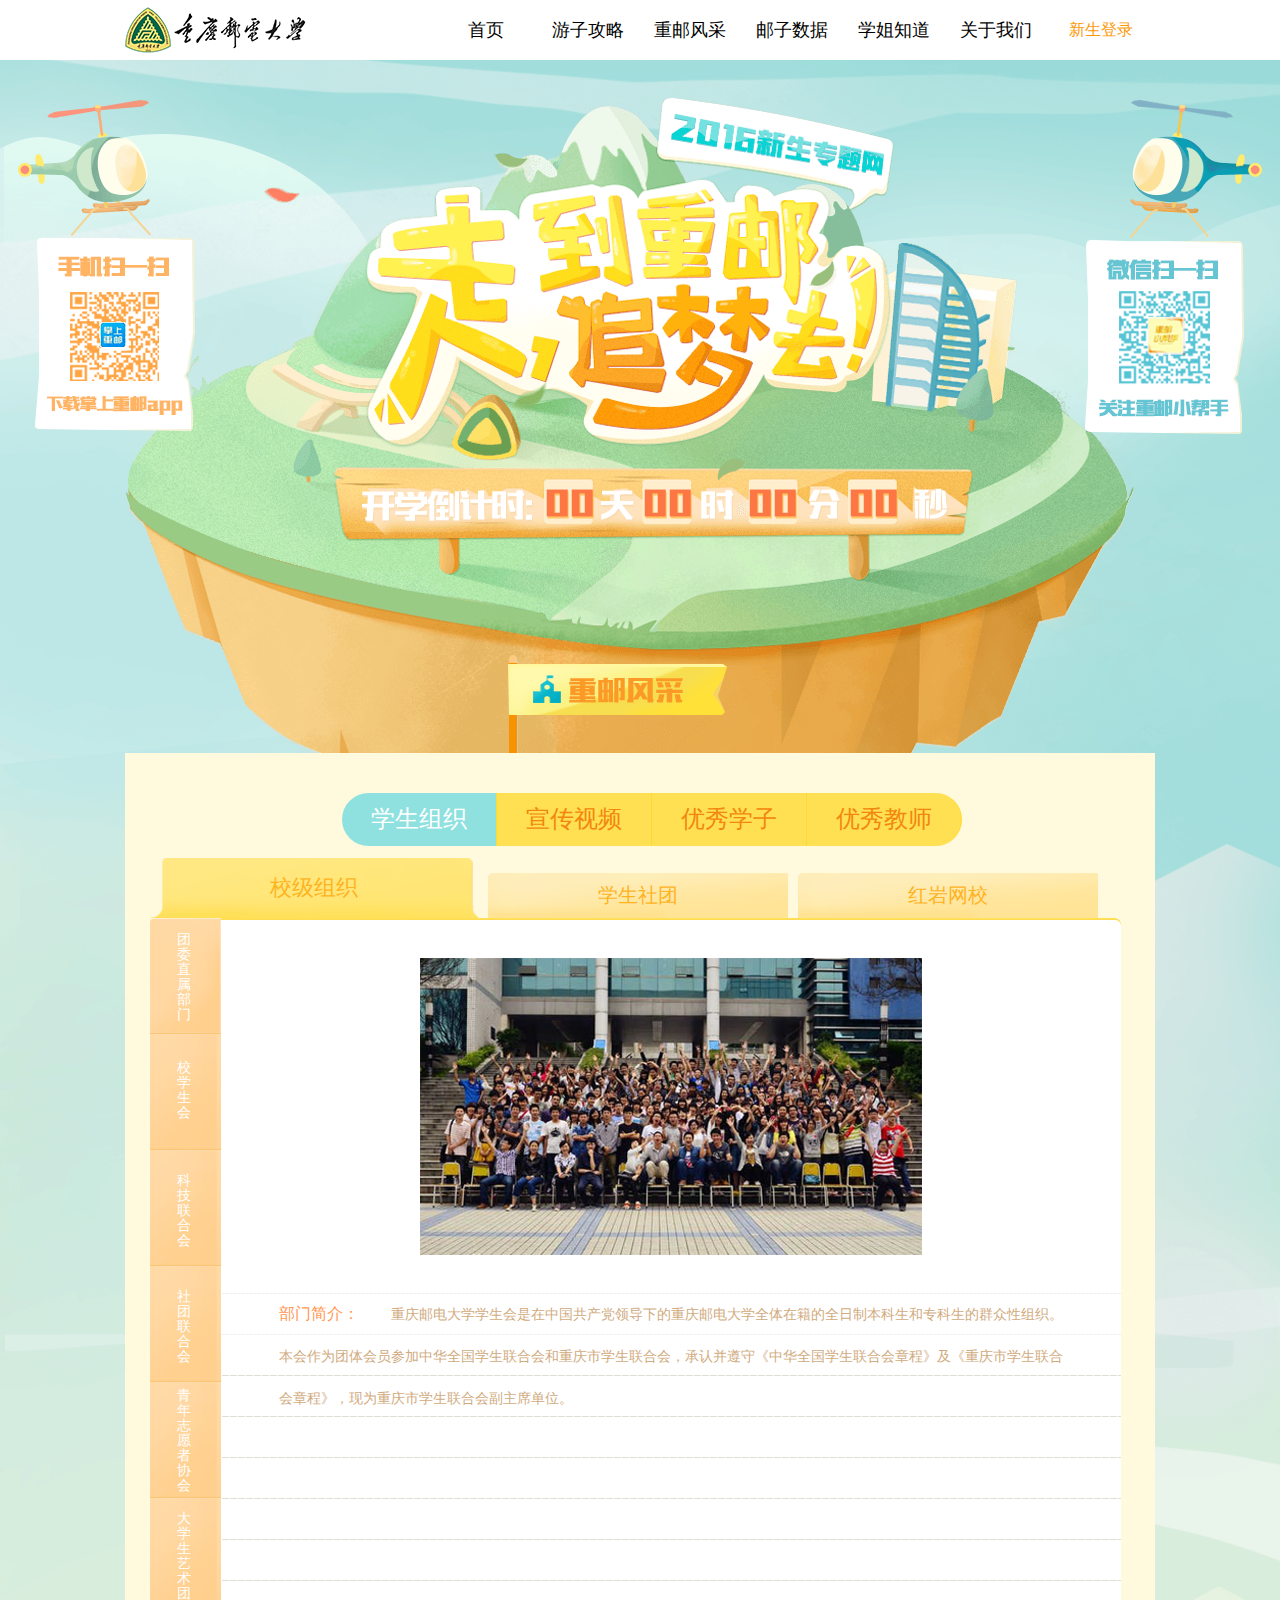
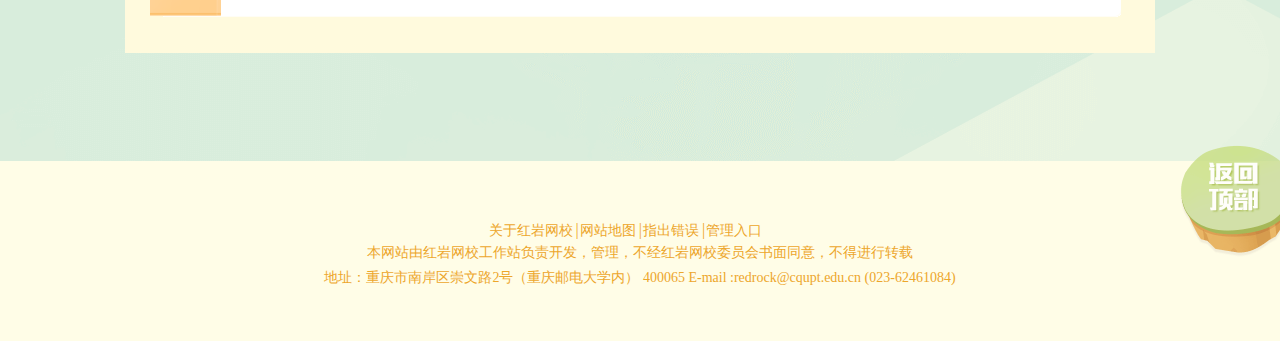
==== zhangyan/index.html @ ff52e4bc "重邮风采轮廓" ====
<!DOCTYPE html>
<html>
<head>
    <meta charset="utf-8">
    <title>重邮风采</title>
    <link rel="stylesheet" type="text/css" href="css/index.css">
</head>
<body>
    <div class="wholeContainer">
        <div class="left"><!-- 左边的二维码 -->
            <img src="images/leftplan.png" class="lepl">
            <img src="images/zscy.png" class="leer">
        </div>
        <div class="right"><!-- 右边的二维码 -->
            <img src="images/rightplan.png" class="ripl">
            <img src="images/xbs.png" class="rier">
        </div>
        <nav><!-- 顶部导航栏 -->
            <div class="navCon">
                <img src="images/logo.png" height="46" width="190" alt=".">
                <div class="list">
                    <a href="index.html">首页</a>
                    <a href="#">游子攻略</a>
                    <a href="index.html" class="cqfc">重邮风采</a>
                    <a href="#">邮子数据</a>
                    <a href="#">学姐知道</a>
                    <a href="#">关于我们</a>
                    <span>
                        <p id="log">新生登录</p>
                        <div id="mengban"><!-- 蒙版 -->
                            <div id="signin"></div><!-- 登录框 -->
                        </div>
                    </span>
                </div>
            </div>
        </nav>
        <div class="time"><!-- 倒计时 -->
            <div class="timeCon">
                <div class="timer">
                    <div class="wholeTim">
                        <div id="day">
                            <span class="animate" id="daysw"></span><!-- 十位 -->
                            <span class="animate" id="daygw"></span><!-- 个位 -->
                        </div>
                        <div id="hour">
                            <span class="animate" id="hoursw"></span><!-- 十位 -->
                            <span class="animate" id="hourgw"></span>
                        </div>  
                        <div id="minute">
                            <span class="animate" id="minsw"></span><!-- 十位 -->
                            <span class="animate" id="mingw"></span>
                        </div>
                        <div id="second">
                            <span class="animate" id="secsw"></span><!-- 十位 -->
                            <span class="animate" id="secgw"></span>
                        </div>
                    </div>
                </div>
            </div>
        </div>

       <div class="cqdisplay">
           <div class="cqdisflag">        
               <img class="flagbang" src="images/label.png">      
               <img class="flagword" src="images/cyfc.png">              
           </div>
           <div class="cqdiscont">
               <div class="cqdis-main">
                   <ul id="cqdis-lister">
                       <li class="cqdis-list" id="cqdis-list-left"><a href="##" class="cqdis-info" id="orgfour-first">学生组织</a></li>
                       <li class="cqdis-list"><a href="##" class="cqdis-info">宣传视频</a></li>
                       <li class="cqdis-list"><a href="##" class="cqdis-info">优秀学子</a></li>
                       <li class="cqdis-list" id="cqdis-list-right"><a href="##" class="cqdis-info">优秀教师</a></li>
                   </ul>
                   <div class="fourtitle-lunbo">
                       <!-- 学生组织模块 -->
                       <div class="student-org">
                            <div class="org">
                               <div class="orgthree" id="schoolOrg">
                                   <a href="##" class="orgthreeInfo" id="orgthree-first">校级组织</a>
                               </div>
                               <div class="orgthree" id="stuTeam">
                                   <a href="##" class="orgthreeInfo">学生社团</a>
                               </div>
                               <div class="orgthree" id="REDrock">
                                   <a href="##" class="orgthreeInfo">红岩网校</a>
                               </div>
                           </div>
                           <div class="orgthreeDis">
                              <!-- 红岩网校模块 -->
                              <div class="orgredRock">
                                   <div class="redRockimg">
                                       <img src="./images/redRock.png" class="redRock">
                                   </div>
                                   
                                   <div class="rockwordline">
                                       <div class="rockword">
                                           <span class="rockword-title">红岩网校工作站:</span>
                                           <span class="redRockword">这是一个校园互联网开发团队。于2000年创建，至今已有15个年头的历史，它由一群志趣相投的在校大学生共同组建，自我管理，自主运营。多年来培养了一大批IT人才，无不成为行业顶尖精英。全体红岩人通力合作，策划、设计、Web、移动、运营环环紧扣，推出了BT Down铺、重邮小帮手、掌上重邮、二手市场等一系列优秀校园互联网产品，迎合广大师生需求，获得一致好评。</span>
                                       </div>
                                   </div>     
                               </div>
                                <!-- 学生社团 -->
                               <div class="orgstuTeam">
                                   <div class="orgstuLine">
                                        <div class="orgteam-box">
                                            
                                        </div>
                                        <div class="orgteam">
                                            <div class="orgteamLeft">
                                                <span class="orgstuTitle stuskill">实践技能类（28个）：</span>
                                                <span class="orgstuTitle stustudy">
                                                    理论学习类&nbsp（ 9个）：
                                                </span>
                                                <span class="orgstuTitle stuart">
                                                    文艺拓展类（27个）：
                                                </span>
                                                <span class="orgstuTitle stupe">
                                                    体育竞技类（12个）：
                                                </span>
                                                <span class="orgstuTitle stuserver">
                                                    公益服务类（12个）：
                                                </span>
                                            </div>
                                            <div class="orgteamRight">
                                                <span class="orgstuCont">电子协会、通信软件协会、电子竞技协会、信息安全协会、3S协会、软件技术与应用协会、硬件技术与应用协会、Linux协会、机器人协会、推理协会、科幻协会、半导体协会、科技创新协会 、文爱好者协会、电子市场营销协会、ERP协会、政法论坛协会、辩论协会、闪客协会、数字媒体协会、数学建模协会、航模协会、数码协会、TG精英社。
                                               </span>
                                               <span class="orgstuCont">
                                                   科技论文讲习社、生命科学协会、数学俱乐部、翻译协会、CSDN俱乐部、舆论与传播协会、红色社团、历史协会、物理协会。
                                               </span>
                                               <span class="orgstuCont">
                                                   象棋协会、东方舞蹈协会、桌游协会、饮食文化协会、兰亭书社、中国传统文化交流协会、动漫协会、南山文学社、摄影协会、电影协会、重邮剧社、音乐协会、民族乐器协会、街舞协会、瑜伽协会、西乐社、龙影棍道协会、外文剧社、英语俱乐部、b-box协会、骆驼社、诵读协会、天元围棋协会、吉他社、百闻茶道社、魔方社、汉韵新樱协会。
                                               </span>
                                               <span class="orgstuCont">
                                                   足球协会、篮球协会、武术协会、乒乓球协会、网球协会、羽毛球协会、柔道协会、健美操协会、跆拳道协会、健身健美协会、体育舞蹈协会、素质拓展协会。
                                               </span>
                                               <span class="orgstuCont">
                                                   网络志愿者协会、识途社、爱心社、心理协会、国防教育协会、坚守者协会、动物保护协会、三农协会、大学生消费者协会、就业与公共关系协会、学生消防志愿者协会。
                                               </span>
                                            </div>                                       
                                       </div>
                                   </div>
                                  
                               </div> 
                               <!-- 校级组织 -->  
                               <div class="orgSchool">
                                   <div class="orgschoolLeft">
                                       <ul>
                                           <li class="orgschoolList" id="tuanwei"> 团委直属部门</li>
                                           <li class="orgschoolList" id="xiaoxuesheng">校学生会</li>
                                           <li class="orgschoolList" id="kelian">科技联合会</li>
                                           <li class="orgschoolList" id="shetuan">社团联合会</li>
                                           <li class="orgschoolList" id="qingxie">青年志愿者协会</li>
                                           <li class="orgschoolList" id="dayituan">大学生艺术团</li>
                                       </ul>
                                   </div>
                                   <div class="orgschoolRight">
                                       <div class="redRockimg">
                                           <div class="xueshenghuiImg">
                                               
                                           </div>
                                       </div>
                                       
                                       <div class="schoolwordline">
                                           <div class="schoolword">
                                               <span class="schoolwordTitle">部门简介：</span>
                                               <span class="schoolwordCont">重庆邮电大学学生会是在中国共产党领导下的重庆邮电大学全体在籍的全日制本科生和专科生的群众性组织。本会作为团体会员参加中华全国学生联合会和重庆市学生联合会，承认并遵守《中华全国学生联合会章程》及《重庆市学生联合会章程》，现为重庆市学生联合会副主席单位。</span>
                                           </div>
                                       </div>     
                                   </div>
                               </div>               
                           </div>
                       </div> 
                       <!-- 宣传视频 -->
                       <div class="develop-video">
                           <div class="good-video-cont">
                               <div class="button-left">
                                   <img class="video-picture" src="./images/videoleftbut.png">
                               </div>
                               <div class="good-video-main">
                                   <div class="video-box">
                                       <div class="good-video-lunbo">
                                           <div class="eachvideo">
                                               <img class="video-picture" src="./images/videoPic.png">
                                               <span class="video-name">2015宣传视频</span>
                                           </div>
                                           <div class="eachvideo">
                                               <img class="video-picture" src="./images/videoPic.png">
                                               <span class="video-name">2015宣传视频</span>
                                           </div>
                                           <div class="eachvideo">
                                               <img class="video-picture" src="./images/videoPic.png">
                                               <span class="video-name">2015宣传视频</span>
                                           </div>
                                           <div class="eachvideo">
                                               <img class="video-picture" src="./images/videoPic.png">
                                               <span class="video-name">2015宣传视频</span>
                                           </div>
                                           <div class="eachvideo">
                                               <img class="video-picture" src="./images/videoPic.png">
                                               <span class="video-name">2015宣传视频</span>
                                           </div>
                                           <div class="eachvideo">
                                               <img class="video-picture" src="./images/videoPic.png">
                                               <span class="video-name">2015宣传视频</span>
                                           </div>
                                           <div class="eachvideo">
                                               <img class="video-picture" src="./images/videoPic.png">
                                               <span class="video-name">2015宣传视频</span>
                                           </div>
                                           <div class="eachvideo">
                                               <img class="video-picture" src="./images/videoPic.png">
                                               <span class="video-name">2015宣传视频</span>
                                           </div>
                                           <div class="eachvideo">
                                               <img class="video-picture" src="./images/videoPic.png">
                                               <span class="video-name">2015宣传视频</span>
                                           </div>
                                       </div>
                                       <div class="good-video-lunbo">
                                           <div class="eachvideo">
                                               <img class="video-picture" src="./images/videoPic.png">
                                               <span class="video-name">2015宣传视频</span>
                                           </div>
                                           <div class="eachvideo">
                                               <img class="video-picture" src="./images/videoPic.png">
                                               <span class="video-name">2015宣传视频</span>
                                           </div>
                                           <div class="eachvideo">
                                               <img class="video-picture" src="./images/videoPic.png">
                                               <span class="video-name">2015宣传视频</span>
                                           </div>
                                           <div class="eachvideo">
                                               <img class="video-picture" src="./images/videoPic.png">
                                               <span class="video-name">2015宣传视频</span>
                                           </div>
                                           <div class="eachvideo">
                                               <img class="video-picture" src="./images/videoPic.png">
                                               <span class="video-name">2015宣传视频</span>
                                           </div>
                                           <div class="eachvideo">
                                               <img class="video-picture" src="./images/videoPic.png">
                                               <span class="video-name">2015宣传视频</span>
                                           </div>
                                           <div class="eachvideo">
                                               <img class="video-picture" src="./images/videoPic.png">
                                               <span class="video-name">2015宣传视频</span>
                                           </div>
                                           <div class="eachvideo">
                                               <img class="video-picture" src="./images/videoPic.png">
                                               <span class="video-name">2015宣传视频</span>
                                           </div>
                                           <div class="eachvideo">
                                               <img class="video-picture" src="./images/videoPic.png">
                                               <span class="video-name">2015宣传视频</span>
                                           </div>
                                       </div>
                                       <div class="good-video-lunbo">
                                           <div class="eachvideo">
                                               <img class="video-picture" src="./images/videoPic.png">
                                               <span class="video-name">2015宣传视频</span>
                                           </div>
                                           <div class="eachvideo">
                                               <img class="video-picture" src="./images/videoPic.png">
                                               <span class="video-name">2015宣传视频</span>
                                           </div>
                                           <div class="eachvideo">
                                               <img class="video-picture" src="./images/videoPic.png">
                                               <span class="video-name">2015宣传视频</span>
                                           </div>
                                           <div class="eachvideo">
                                               <img class="video-picture" src="./images/videoPic.png">
                                               <span class="video-name">2015宣传视频</span>
                                           </div>
                                           <div class="eachvideo">
                                               <img class="video-picture" src="./images/videoPic.png">
                                               <span class="video-name">2015宣传视频</span>
                                           </div>
                                           <div class="eachvideo">
                                               <img class="video-picture" src="./images/videoPic.png">
                                               <span class="video-name">2015宣传视频</span>
                                           </div>
                                           <div class="eachvideo">
                                               <img class="video-picture" src="./images/videoPic.png">
                                               <span class="video-name">2015宣传视频</span>
                                           </div>
                                           <div class="eachvideo">
                                               <img class="video-picture" src="./images/videoPic.png">
                                               <span class="video-name">2015宣传视频</span>
                                           </div>
                                           <div class="eachvideo">
                                               <img class="video-picture" src="./images/videoPic.png">
                                               <span class="video-name">2015宣传视频</span>
                                           </div>
                                       </div>
                                   </div>
                               </div>
                                <div class="button-right">
                                    <img src="./images/videorightbut.png">
                               </div>
                           </div>                       
                       </div>
                      <!--  优秀学子 -->
                       <div class="good-student">
                           <div class="good-stu-cont">
                               <div class="button-left">
                                   <img class="student-picture" src="./images/studentleftbut.png">
                               </div>
                               <div class="good-student-main">
                                   <div class="good-student-box">
                                       <div class="good-student-lunbo">
                                           <div class="eachstudent">
                                               <img class="student-picture" src="./images/studentPic.png">
                                               <span class="student-name">张三</span>
                                           </div>
                                           <div class="eachstudent">
                                               <img class="student-picture" src="./images/studentPic.png">
                                               <span class="student-name">张三</span>
                                           </div>
                                           <div class="eachstudent">
                                               <img class="student-picture" src="./images/studentPic.png">
                                               <span class="student-name">张三</span>
                                           </div>
                                           <div class="eachstudent">
                                               <img class="student-picture" src="./images/studentPic.png">
                                               <span class="student-name">张三</span>
                                           </div>
                                           <div class="eachstudent">
                                               <img class="student-picture" src="./images/studentPic.png">
                                               <span class="student-name">张三</span>
                                           </div>
                                           <div class="eachstudent">
                                               <img class="student-picture" src="./images/studentPic.png">
                                               <span class="student-name">张三</span>
                                           </div>
                                           <div class="eachstudent">
                                               <img class="student-picture" src="./images/studentPic.png">
                                               <span class="student-name">张三</span>
                                           </div>
                                            <div class="eachstudent">
                                               <img class="student-picture" src="./images/studentPic.png">
                                               <span class="student-name">张三</span>
                                           </div>
                                            <div class="eachstudent">
                                               <img class="student-picture" src="./images/studentPic.png">
                                               <span class="student-name">张三</span>
                                           </div>
                                       </div>
                                       <div class="good-student-lunbo">
                                           <div class="eachstudent">
                                               <img class="student-picture" src="./images/studentPic.png">
                                               <span class="student-name">张三</span>
                                           </div>
                                           <div class="eachstudent">
                                               <img class="student-picture" src="./images/studentPic.png">
                                               <span class="student-name">张三</span>
                                           </div>
                                           <div class="eachstudent">
                                               <img class="student-picture" src="./images/studentPic.png">
                                               <span class="student-name">张三</span>
                                           </div>
                                           <div class="eachstudent">
                                               <img class="student-picture" src="./images/studentPic.png">
                                               <span class="student-name">张三</span>
                                           </div>
                                           <div class="eachstudent">
                                               <img class="student-picture" src="./images/studentPic.png">
                                               <span class="student-name">张三</span>
                                           </div>
                                           <div class="eachstudent">
                                               <img class="student-picture" src="./images/studentPic.png">
                                               <span class="student-name">张三</span>
                                           </div>
                                           <div class="eachstudent">
                                               <img class="student-picture" src="./images/studentPic.png">
                                               <span class="student-name">张三</span>
                                           </div>
                                            <div class="eachstudent">
                                               <img class="student-picture" src="./images/studentPic.png">
                                               <span class="student-name">张三</span>
                                           </div>
                                            <div class="eachstudent">
                                               <img class="student-picture" src="./images/studentPic.png">
                                               <span class="student-name">张三</span>
                                           </div>
                                       </div>
                                       <div class="good-student-lunbo">
                                           <div class="eachstudent">
                                               <img class="student-picture" src="./images/studentPic.png">
                                               <span class="student-name">张三</span>
                                           </div>
                                           <div class="eachstudent">
                                               <img class="student-picture" src="./images/studentPic.png">
                                               <span class="student-name">张三</span>
                                           </div>
                                           <div class="eachstudent">
                                               <img class="student-picture" src="./images/studentPic.png">
                                               <span class="student-name">张三</span>
                                           </div>
                                           <div class="eachstudent">
                                               <img class="student-picture" src="./images/studentPic.png">
                                               <span class="student-name">张三</span>
                                           </div>
                                           <div class="eachstudent">
                                               <img class="student-picture" src="./images/studentPic.png">
                                               <span class="student-name">张三</span>
                                           </div>
                                           <div class="eachstudent">
                                               <img class="student-picture" src="./images/studentPic.png">
                                               <span class="student-name">张三</span>
                                           </div>
                                           <div class="eachstudent">
                                               <img class="student-picture" src="./images/studentPic.png">
                                               <span class="student-name">张三</span>
                                           </div>
                                            <div class="eachstudent">
                                               <img class="student-picture" src="./images/studentPic.png">
                                               <span class="student-name">张三</span>
                                           </div>
                                            <div class="eachstudent">
                                               <img class="student-picture" src="./images/studentPic.png">
                                               <span class="student-name">张三</span>
                                           </div>
                                       </div>
                                   </div>
                               </div>
                                <div class="button-right">
                                    <img src="./images/studentrightbut.png">
                               </div>
                           </div>
                       </div>
                       <!-- 优秀教师 -->
                       <div class="good-teacher">
                           <div class="good-teacher-cont">
                               <div class="button-left">
                                   <img class="teachert-picture" src="./images/teacherleftbut.png">
                               </div>
                               <div class="good-teacher-main">
                                    <div class="good-teacher-box">
                                        <div class="good-teacher-lunbo">
                                           <div class="eachteacher">
                                               <img class="teacher-picture" src="./images/studentPic.png">
                                               <span class="teacher-name">赵垚</span>
                                           </div>
                                           <div class="eachteacher">
                                               <img class="teacher-picture" src="./images/studentPic.png">
                                               <span class="teacher-name">赵垚</span>
                                           </div>
                                           <div class="eachteacher">
                                               <img class="teacher-picture" src="./images/studentPic.png">
                                               <span class="teacher-name">赵垚</span>
                                           </div>
                                           <div class="eachteacher">
                                               <img class="teacher-picture" src="./images/studentPic.png">
                                               <span class="teacher-name">赵垚</span>
                                           </div>
                                           <div class="eachteacher">
                                               <img class="teacher-picture" src="./images/studentPic.png">
                                               <span class="teacher-name">赵垚</span>
                                           </div>
                                           <div class="eachteacher">
                                               <img class="teacher-picture" src="./images/studentPic.png">
                                               <span class="teacher-name">赵垚</span>
                                           </div>
                                           <div class="eachteacher">
                                               <img class="teacher-picture" src="./images/studentPic.png">
                                               <span class="teacher-name">赵垚</span>
                                           </div>
                                           <div class="eachteacher">
                                               <img class="teacher-picture" src="./images/studentPic.png">
                                               <span class="teacher-name">赵垚</span>
                                           </div>

                                           <div class="eachteacher">
                                               <img class="teacher-picture" src="./images/studentPic.png">
                                               <span class="teacher-name">赵垚</span>
                                           </div>
                                       </div>
                                    </div>

                            
                               </div>
                                <div class="button-right">
                                    <img src="./images/teacherrightbut.png">
                               </div>
                           </div>
                       </div>
                   </div>
               </div>
            </div>
       </div>
        
        
        <a href="#" id="return">
            <img src="images/return.png">
        </a>
        <div class="footer"><!-- 底部 -->
            <div class="lastword">
                <div class="lasta">
                    <a href="#">关于红岩网校</a><span>|</span>
                    <a href="#">网站地图</a><span>|</span>
                    <a href="#">指出错误</a><span>|</span>
                    <a href="#">管理入口</a>
                </div>
                <p>本网站由红岩网校工作站负责开发，管理，不经红岩网校委员会书面同意，不得进行转载</p>
                <p>地址：重庆市南岸区崇文路2号（重庆邮电大学内） 400065 E-mail :redrock@cqupt.edu.cn (023-62461084)</p>
            </div>
        </div>
    </div>
</body>
<script type="text/javascript" src="js/return.js"></script><!-- 返回顶部 -->
<script type="text/javascript" src="js/main.js"></script><!-- 倒计时 -->
<script type="text/javascript" src="js/cqdis.js"></script> <!-- 重邮风采 -->
</html>
---- zhangyan/css/index.css ----
.map .mapCon .mapBanner .mapbanCon #information #iconfont2,.map .mapCon .mapBanner .mapbanCon #information .icon3{font-family:iconfont!important;font-style:normal;-webkit-font-smoothing:antialiased;moz-osx-font-smoothing:grayscale}.footer,.map,.midContent,.redrock,.sister,.time,nav{min-width:1030px}nav .navCon .list a,nav .navCon .list span{display:block;line-height:60px;text-align:center}@font-face{font-family:iconfont;src:url(../icon/iconfont.eot);src:url(../icon/iconfont.eot?#iefix) format('embedded-opentype'),url(../icon/iconfont.woff) format('woff'),url(../icon/iconfont.ttf) format('truetype'),url(../icon/iconfont.svg#iconfont) format('svg')}.iconfont{font-family:iconfont!important;font-style:normal;-webkit-font-smoothing:antialiased;-webkit-text-stroke-width:.2px;-moz-osx-font-smoothing:grayscale}a,body,div,img,p,span{margin:0;padding:0;font-family:"微软雅黑","冬青黑";background-repeat:no-repeat}a{text-decoration:none}ul{padding:0;margin:0}li{list-style:none}.wholeContainer{margin:0 auto;max-width:1440px;height:1800px;background-image:url(../images/back.png)}nav{height:60px;background-color:#FFF}nav .navCon{margin:0 auto;width:1030px;height:60px}nav .navCon img{margin-top:7px}nav .navCon .list{float:right;height:60px;width:720px}nav .navCon .list a{box-sizing:border-box;float:left;height:60px;width:102px;font-size:18px;color:#000}nav .navCon .list a:hover{cursor:pointer;color:#82CB83;border-bottom:5px solid #82CB83}nav .navCon .list span{font-size:16px;cursor:pointer;color:#FD9907}nav .navCon .list span #mengban{display:none;position:absolute;left:0;top:0;width:100%;height:3440px;background-color:#000;opacity:.3;z-index:1000}.left,.right{position:fixed;top:100px;width:177px;z-index:1000}nav .navCon .list span:hover{font-size:14px}.left{left:18px}.left .lepl{float:left}.left .leer,.right .ripl{float:right}.right{right:18px}.right .rier{float:left}.time{height:750px}.time .timeCon{margin:37px auto 0;width:1030px;height:750px;background-image:url(../images/timeback.png)}.time .timeCon .timer{margin:0 auto;position:relative;top:392px;left:15px;width:587px;height:34px;background-image:url(../images/timeword.png)}.time .timeCon .timer .wholeTim #daygw,.time .timeCon .timer .wholeTim #daysw,.time .timeCon .timer .wholeTim #hourgw,.time .timeCon .timer .wholeTim #hoursw,.time .timeCon .timer .wholeTim #mingw,.time .timeCon .timer .wholeTim #minsw,.time .timeCon .timer .wholeTim #secgw,.time .timeCon .timer .wholeTim #secsw{background-image:url(../images/number.png)}.time .timeCon .timer .wholeTim{margin-left:134px;width:406px;height:34px}.time .timeCon .timer .wholeTim .animate{transition:background-position 1s}.time .timeCon .timer .wholeTim div{float:left;width:50px;height:30px}.time .timeCon .timer .wholeTim div span{display:block;float:left;width:25px;height:30px}.time .timeCon .timer .wholeTim #day{margin-left:50px}.time .timeCon .timer .wholeTim #hour{margin-left:48.5px}.time .timeCon .timer .wholeTim #minute{margin-left:55px}.time .timeCon .timer .wholeTim #second{margin-left:51px}.time .timeCon .timer .wholeTim #daysw{background-position:0 0}.map{margin-top:-110px;height:630px}.map .mapCon{margin:0 auto;width:1030px;height:630px}.map .mapCon .label{margin:0 auto;width:219px;height:110px;background-image:url(../images/label.png)}.map .mapCon .label img{position:relative;top:19px;left:23px}.map .mapCon .mapBanner{position:relative;margin-top:-30px;width:1030px;height:547px;overflow:hidden;background-image:url(../images/maphoBack.png)}.map .mapCon .mapBanner .suofang{z-index:200;position:absolute;left:945px;top:400px;width:37px;height:89px}.map .mapCon .mapBanner .suofang #jia,.map .mapCon .mapBanner .suofang #jian{width:37px;height:37px;border-radius:37px;font-size:20px;cursor:pointer;opacity:.8;background-color:#fff;text-align:center}.map .mapCon .mapBanner .suofang #jia{color:#2AB0E0}.map .mapCon .mapBanner .suofang #jian{margin-top:10px;color:#FD7337}.map .mapCon .mapBanner .suofang .iconfont1{font-family:iconfont!important;font-style:normal;-webkit-font-smoothing:antialiased;-moz-osx-font-smoothing:grayscale;font-size:30px}.map .mapCon .mapBanner .suofang .iconfont1:hover{font-size:28px;position:relative;top:1px}.map .mapCon .mapBanner .mapbanCon{position:absolute;left:22px;top:15px;width:980px;height:506px}.map .mapCon .mapBanner .mapbanCon .move{width:95px;height:100px;text-align:center;cursor:pointer}.map .mapCon .mapBanner .mapbanCon .move .location{margin-top:12px;width:95px;height:40px;font-size:16px;border-radius:20px;background-color:#fff;opacity:.8;line-height:40px}.map .mapCon .mapBanner .mapbanCon #move1{position:absolute;top:240px;left:460px}.map .mapCon .mapBanner .mapbanCon #move2{position:absolute;top:110px;left:340px}.map .mapCon .mapBanner .mapbanCon #move3{position:absolute;top:165px;left:605px}.map .mapCon .mapBanner .mapbanCon .iconfont{font-size:40px;color:#FB8D05;opacity:.9}.map .mapCon .mapBanner .mapbanCon #information{position:absolute;top:560px;left:230px;transition:top 1s;margin:0 auto;width:520px;height:360px;border-radius:20px;background-color:#fff}.map .mapCon .mapBanner .mapbanCon #information #close{position:absolute;left:485px;top:-15px;width:43px;height:43px;border-radius:43px;background-color:#FFEC96}.map .mapCon .mapBanner .mapbanCon #information #shang,.map .mapCon .mapBanner .mapbanCon #information #xia{position:absolute;top:88px;z-index:100;width:48px;height:62px;background-color:#000;opacity:.8;cursor:pointer}.map .mapCon .mapBanner .mapbanCon #information #shang{left:25px}.map .mapCon .mapBanner .mapbanCon #information #xia{left:445px}.map .mapCon .mapBanner .mapbanCon #information .icon3{font-size:35px;color:#FFF;position:relative;top:8px;left:6px;cursor:pointer}.map .mapCon .mapBanner .mapbanCon #information .icon3:hover{font-size:34px}.map .mapCon .mapBanner .mapbanCon #information #iconfont2{font-size:35px;color:#F88206;margin-left:4px;cursor:pointer}.map .mapCon .mapBanner .mapbanCon #information #iconfont2:hover{font-size:34px;margin-left:5px}.map .mapCon .mapBanner .mapbanCon #information #inContainer{position:relative;top:25px;margin:0 auto;width:465px;height:305px;overflow:hidden}.map .mapCon .mapBanner .mapbanCon #information #inContainer #shower{position:absolute;left:0;width:1395px;height:305px;transition:left 2s}.map .mapCon .mapBanner .mapbanCon #information #inContainer #shower .same{float:left;width:465px;height:305px}.map .mapCon .mapBanner .mapbanCon #information #inContainer #shower .same .main{margin-top:18px;text-align:center;font-size:18px}.map .mapCon .mapBanner .mapbanCon #information #inContainer #shower .same .sapra{font-size:12px;color:#666;line-height:22px}.midContent{margin:145px auto 0;height:625px}.midContent .midContainer{margin:0 auto;width:1030px;height:625px}.midContent .midContainer .midTop{margin:0 auto;width:900px;height:105px}.midContent .midContainer .midTop .topLabel{float:left;width:219px;height:110px;background-image:url(../images/label.png)}.midContent .midContainer .midTop #la1 img{position:relative;top:22px;left:23px}.midContent .midContainer .midTop #la2{position:relative;left:120px}.midContent .midContainer .midTop #la2 img{position:relative;top:21px;left:23px}.midContent .midContainer .midTop #la3{position:relative;left:240px}.midContent .midContainer .midTop #la3 img{position:relative;top:20px;left:23px}.midContent .midContainer .midBot{margin:0 auto;position:relative;top:-25px;width:1030px;height:550px;background-image:url(../images/midbotback.png);background-repeat:no-repeat}.midContent .midContainer .midBot .midCon{float:left;margin-left:25px;width:316px;height:550px}.midContent .midContainer .midBot .midCon img{margin-left:75px;margin-top:70px}.midContent .midContainer .midBot .midCon .pra{margin:0 auto;width:245px;height:120px}.midContent .midContainer .midBot .midCon .pra p{text-align:center;color:#666;font-size:14px;line-height:25px}.midContent .midContainer .midBot .midCon #pra1{position:relative;top:-50px}.midContent .midContainer .midBot .midCon #pra2{position:relative;top:-67px}.midContent .midContainer .midBot .midCon #pra3{position:relative;top:35px}.midContent .midContainer .midBot .midCon .button{width:327px;height:108px;margin-left:50px;background-image:url(../images/buttonback.png)}.midContent .midContainer .midBot .midCon .button a{position:relative;top:17px;left:50px;color:#fff;font-size:18px}.midContent .midContainer .midBot .midCon .button a:hover{font-size:19px}.midContent .midContainer .midBot .midCon #button1{position:relative;top:-10px}.midContent .midContainer .midBot .midCon #button2{position:relative;top:-30px}.midContent .midContainer .midBot .midCon #button3{position:relative;top:70px}.sister{margin:133px auto 0;height:345px}.sister .sisContent{margin:0 auto;width:1030px;height:345px}.sister .sisContent .sislabel{margin:0 auto;width:219px;height:110px;background-image:url(../images/label.png)}.sister .sisContent .sislabel img{position:relative;top:20px;left:22px}.sister .sisContent .sisbot{margin-top:-30px;width:1030px;height:257px;background-repeat:no-repeat;background-image:url(../images/sisback.png)}.sister .sisContent .sisbot .sispra{float:right;margin-top:65px;width:610px;height:257px;text-align:center}.sister .sisContent .sisbot .sispra p{font-size:14px;line-height:25px;color:#666}.sister .sisContent .sisbot .button{margin-left:370px;margin-top:35px;width:327px;height:108px;background-image:url(../images/buttonback.png)}.sister .sisContent .sisbot .button a{position:relative;top:17px;left:-72px;color:#fff;font-size:18px}.sister .sisContent .sisbot .button a:hover{font-size:19px}.redrock{margin:45px auto 0;height:345px}.redrock .redContent{margin:0 auto;width:1030px;height:345px}.redrock .redContent .redlabel{margin:0 auto;width:219px;height:110px;background-image:url(../images/label.png)}.redrock .redContent .redlabel img{position:relative;top:10px;left:22px}.redrock .redContent .redbot{margin-top:-30px;width:1030px;height:257px;background-repeat:no-repeat;background-image:url(../images/redback.png)}.redrock .redContent .redbot .logo{position:relative;top:78px;left:35px;width:324px;height:82px}.redrock .redContent .redbot .redpra{float:right;width:610px;height:257px;text-align:center}.redrock .redContent .redbot .redpra p{font-size:14px;line-height:25px;color:#666}.redrock .redContent .redbot .redpra .ple{float:left;margin-left:66px}.redrock .redContent .redbot .button{margin-left:370px;margin-top:35px;width:327px;height:108px;background-image:url(../images/buttonback.png)}.redrock .redContent .redbot .button a{position:relative;top:17px;left:-72px;color:#fff;font-size:18px}.redrock .redContent .redbot .button a:hover{font-size:19px}#return{margin:0 auto;width:1030px}#return img{position:relative;top:100px;left:1180px;cursor:pointer;opacity:.8}#return img:hover{top:95px;opacity:1}.footer{margin:0 auto;height:180px;background-color:#FFFDE7}.footer .lastword{margin:0 auto;position:relative;top:60px;height:61px;width:715px}.footer .lastword .lasta{margin:0 auto;width:303px}.footer .lastword .lasta a{font-size:14px;color:#eda62b}.footer .lastword .lasta span{position:relative;left:3px;color:#eda62b}.footer .lastword .lasta a:hover{color:#FA713E}.footer .lastword p{text-align:center;font-size:14px;color:#eda62b;line-height:25px}.cqdisplay{z-index:4;height:990px;width:1030px;margin:-192px auto 0}.cqdisplay .cqdisflag{height:98px;margin:0 auto;overflow:hidden}.cqdisplay .cqdisflag .flagbang{display:block;float:left;margin-left:383px}.cqdisplay .cqdisflag .flagword{margin-left:-194px;margin-top:20px}.cqdisplay .cqdiscont{height:900px;width:1030px;background-color:#fffadd}.cqdisplay .cqdiscont .cqdis-main{overflow:hidden;width:980px;margin:0 auto}.cqdisplay .cqdiscont .cqdis-main .student-org{display:block;float:left;width:980px}.cqdisplay .cqdiscont .cqdis-main #cqdis-lister{margin-left:192px;height:120px}.cqdisplay .cqdiscont .cqdis-main #orgfour-first{color:#fff}.cqdisplay .cqdiscont .cqdis-main #orgthree-first{font-size:22px}.cqdisplay .cqdiscont .cqdis-main .cqdis-list{float:left;cursor:pointer;list-style:none;height:53px;width:154px;background-color:#ffe053;text-align:center;line-height:53px;margin-top:40px;border-right:1px #ffd933 solid}.cqdisplay .cqdiscont .cqdis-main .cqdis-list .cqdis-info{font-size:24px;color:#f3860c}.cqdisplay .cqdiscont .cqdis-main #cqdis-list-left{border-radius:30px 0 0 30px;background-color:#8fe1df}.cqdisplay .cqdiscont .cqdis-main #cqdis-list-right{border-radius:0 30px 30px 0}.cqdisplay .cqdiscont .org{height:45px}.cqdisplay .cqdiscont .org .orgthree{height:45px;width:300px;float:left;cursor:pointer;text-align:center;line-height:45px;margin-left:10px;overflow:hidden;background-image:url(../images/orgbak.gif)}.cqdisplay .cqdiscont .org .orgthree .orgthreeInfo{color:#ffb31f;font-size:20px}.cqdisplay .cqdiscont #schoolOrg{background:url(../images/orgclick.png);width:328px;height:60px;margin-left:0;line-height:60px;margin-top:-15px}.cqdisplay .cqdiscont .orgthreeDis{width:962px;height:705px;margin:0 auto;background:url(../images/neidi.gif) no-repeat}.cqdisplay .cqdiscont .orgthreeDis .redRock{display:block;margin:0 auto 44px}.cqdisplay .cqdiscont .orgthreeDis .redRockimg{padding-top:40px}.cqdisplay .cqdiscont .orgthreeDis .rockwordline{width:962px;background-image:url(../images/line.png)}.cqdisplay .cqdiscont .orgthreeDis .rockwordline .rockword{width:886px;height:380px;margin:0 auto}.cqdisplay .cqdiscont .orgthreeDis .rockwordline .rockintro{padding-right:20px}.cqdisplay .cqdiscont .orgthreeDis .rockwordline .rockword-title{color:#ff9853;font-size:16px}.cqdisplay .cqdiscont .orgthreeDis .rockwordline .redRockword{font-size:14px;color:#d1ab80;padding-left:28px;line-height:40px}.fourtitle-lunbo{width:400%;-webkit-transition:all .3s ease-in 0s}.orgstuLine{height:615px}.orgstuLine .orgteam-box{height:42px}.orgstuLine .orgteam{width:962px;background-image:url(../images/teamLine.png);height:650px;margin:0 auto}.orgstuLine .orgteam .orgstuCont{font-size:14px;color:#d1ab80;line-height:42px}.orgstuLine .orgteam .orgteamLeft{width:170px;float:left;height:575px;margin-left:50px}.orgstuLine .orgteam .orgteamLeft .orgstuTitle{font-size:16px;color:#ffaf80;line-height:41px;font-weight:500;display:block}.orgstuLine .orgteam .orgteamLeft .stuskill{margin-bottom:125px}.orgstuLine .orgteam .orgteamLeft .stuart{margin-bottom:125px;margin-top:40px}.orgstuLine .orgteam .orgteamLeft .stupe{margin-bottom:40px}.orgstuLine .orgteam .orgteamRight{width:670px;height:575px;float:right;margin-right:50px}.orgstuLine .orgteam .orgteamRight .orgstuCont{font-size:14px;color:#d1ab80;line-height:41px;display:block}.orgredRock,.orgstuTeam{display:none}.orgSchool{margin-left:-10px;display:block}.orgschoolLeft{width:72px;float:left}.orgschoolLeft .orgschoolList{height:116px;color:#fff;cursor:pointer;font-size:14px;background:url(../images/schoollist1.png);padding-left:28px;padding-right:28px;line-height:15px;border-bottom:1px #fcc475 solid}.orgschoolLeft #tuanwei{padding-top:14px;box-sizing:border-box;padding-bottom:0;border-radius:5px 0 0;background:url(../images/schoollist.png);background-size:100% 100%}.orgschoolLeft #xiaoxuesheng{padding-top:26px;box-sizing:border-box;padding-bottom:0}.orgschoolLeft #kelian,.orgschoolLeft #shetuan{padding-top:23px;padding-bottom:0;box-sizing:border-box}.orgschoolLeft #qingxie{padding-top:6px;padding-bottom:0;box-sizing:border-box}.orgschoolLeft #dayituan{padding-top:13px;padding-bottom:0;border-bottom:none;box-sizing:border-box;height:118px}.orgschoolRight{width:900px;float:left}.orgschoolRight .xueshenghuiImg{width:502px;height:297px;margin:0 auto 38px;background-image:url(../images/xiaoxuesheng.png)}.orgschoolRight .schoolword{height:328px}.orgschoolRight .schoolwordline{width:900px;background-image:url(../images/line.png)}.orgschoolRight .schoolwordline .schoolword{width:785px;margin:0 auto;line-height:41px}.orgschoolRight .schoolwordline .schoolword .schoolwordTitle{color:#ff9853;font-size:16px}.orgschoolRight .schoolwordline .schoolword .schoolwordCont{color:#d1ab80;font-size:14px;padding-left:28px}.develop-video,.good-student,.good-teacher{box-sizing:border-box;padding:10px 24px 24px}.good-student{width:980px;float:left}.good-student .good-stu-cont{width:932px;height:751px}.good-student .good-stu-cont .button-left{width:34px;height:751px;float:left;line-height:751px}.good-student .good-stu-cont .good-student-main{width:855px;float:left;height:751px;overflow:hidden}.good-student .good-stu-cont .good-student-main .eachstudent{float:left;margin:5px 15px 25px 18px;background-color:#fff}.good-student .good-stu-cont .good-student-main .eachstudent .student-picture{width:252px;height:165px}.good-student .good-stu-cont .good-student-main .eachstudent .student-name{display:block;text-align:center;line-height:50px;font-size:16px;color:#ff9853}.good-student .good-stu-cont .good-student-main .good-student-box{width:300%;-webkit-transition:all .3s ease-in 0s}.good-student .good-stu-cont .good-student-main .good-student-box .good-student-lunbo{width:855px;float:left}.good-student .good-stu-cont .button-right{float:right;height:751px;width:30px;line-height:751px}.good-teacher{width:980px;float:left}.good-teacher .good-teacher-cont{width:932px;height:751px}.good-teacher .good-teacher-cont .button-left{width:31px;height:751px;float:left;line-height:751px}.good-teacher .good-teacher-cont .good-teacher-main{width:855px;float:left;height:751px;overflow:hidden}.good-teacher .good-teacher-cont .good-teacher-main .eachteacher{float:left;margin:5px 15px 25px 18px;background-color:#fff}.good-teacher .good-teacher-cont .good-teacher-main .eachteacher .teacher-picture{width:252px;height:165px}.good-teacher .good-teacher-cont .good-teacher-main .eachteacher .teacher-name{display:block;text-align:center;line-height:50px;font-size:16px;color:#ff9853}.good-teacher .good-teacher-cont .good-teacher-main .good-teacher-box{width:300%;overflow:hidden;-webkit-transition:all .3s ease-in 0s}.good-teacher .good-teacher-cont .good-teacher-main .good-teacher-box .good-teacher-lunbo{float:left;width:855px}.good-teacher .good-teacher-cont .button-right{float:right;height:751px;width:30px;line-height:751px}.develop-video{float:left;width:980px}.develop-video .good-video-cont{width:900px;height:751px}.develop-video .good-video-cont .button-left{width:31px;height:751px;float:left;line-height:751px}.develop-video .good-video-cont .good-video-main{width:836px;float:left;height:751px;overflow:hidden}.develop-video .good-video-cont .good-video-main .eachvideo{float:left;margin:5px 15px 25px;background-color:#fff}.develop-video .good-video-cont .good-video-main .eachvideo .video-picture{width:248px;height:165px}.develop-video .good-video-cont .good-video-main .eachvideo .video-name{display:block;text-align:center;line-height:50px;font-size:16px;color:#ff9853}.develop-video .good-video-cont .good-video-main .video-box{width:300%;overflow:hidden;-webkit-transition:all .3s ease-in 0s}.develop-video .good-video-cont .good-video-main .video-box .good-video-lunbo{float:left;width:836px}.develop-video .good-video-cont .button-right{float:right;height:751px;width:30px;line-height:751px}
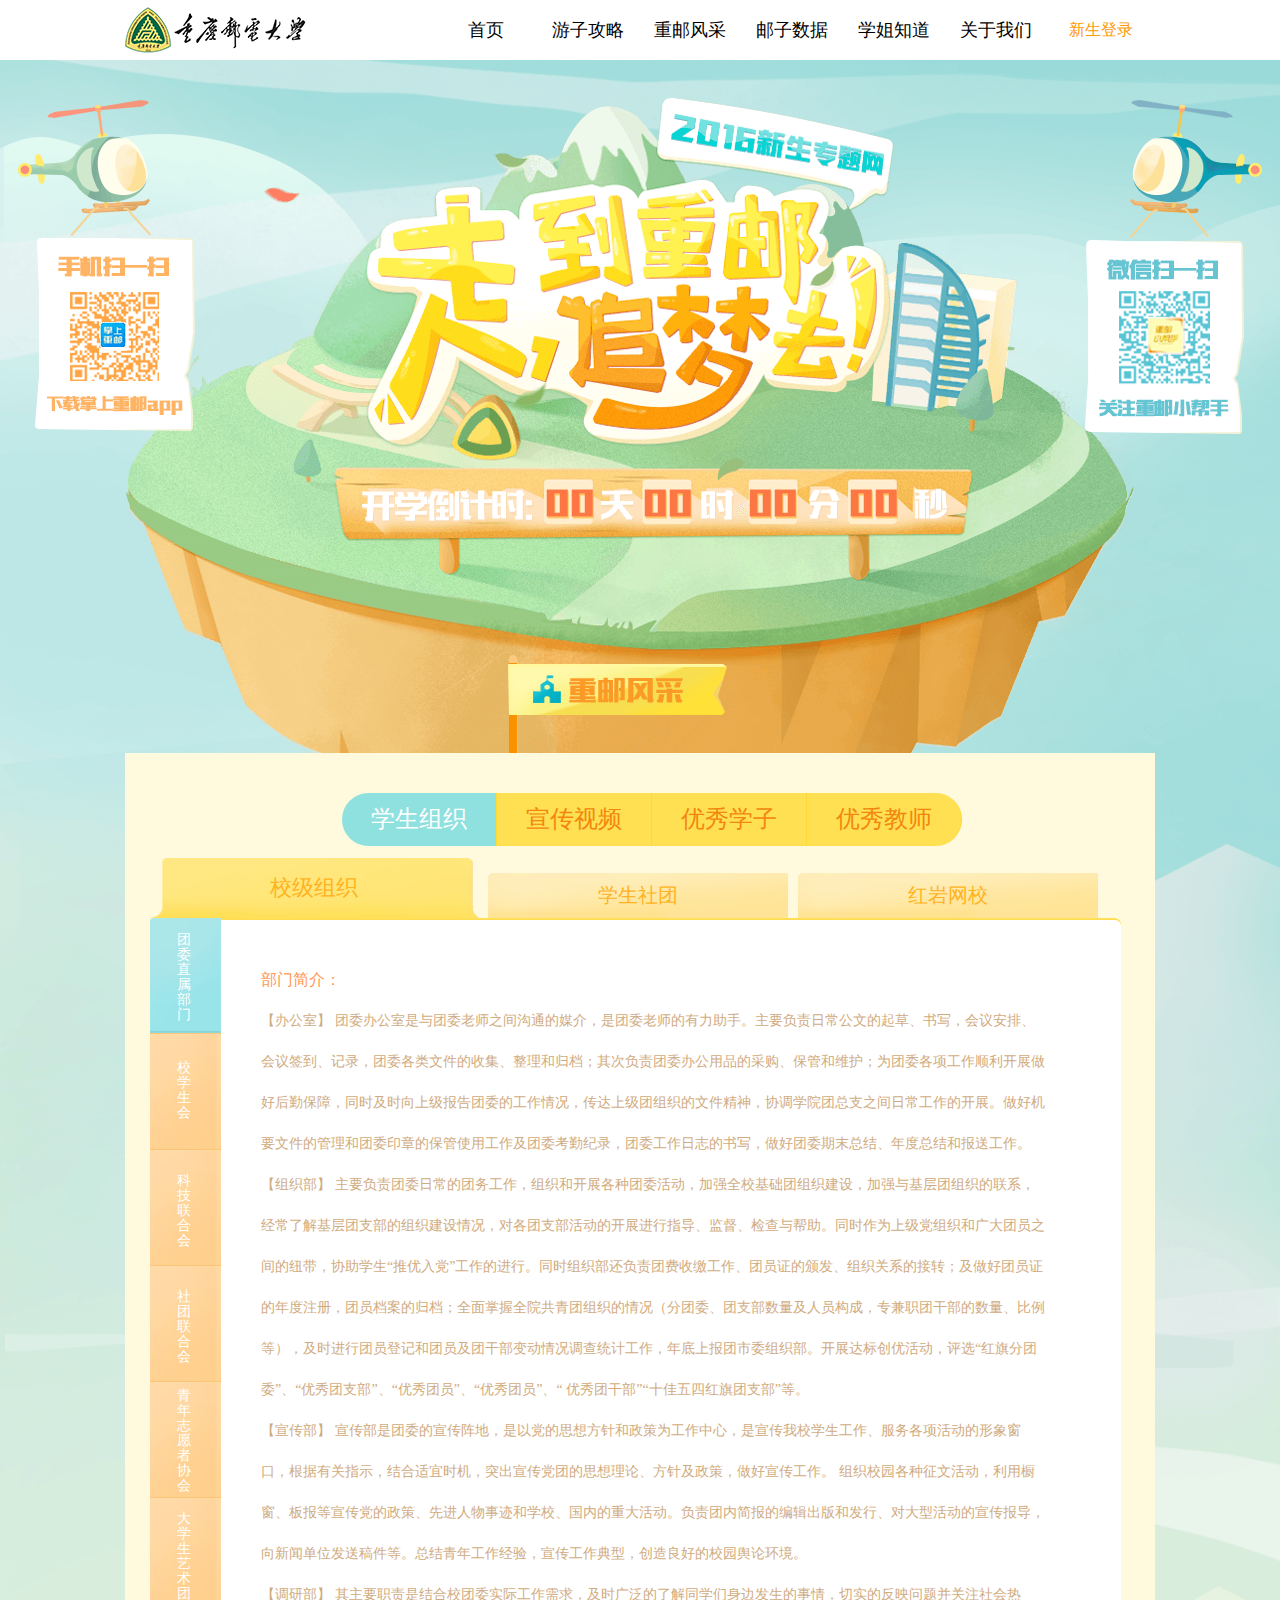
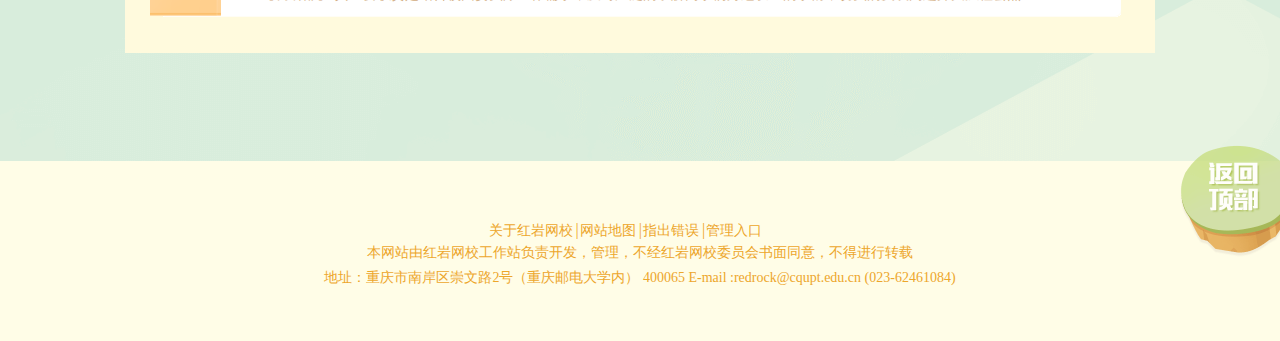
==== commit 1a612199: "没有图片的优秀学子等" ====
--- a/zhangyan/index.html
+++ b/zhangyan/index.html
@@ -86,22 +86,144 @@
                                    <a href="##" class="orgthreeInfo">红岩网校</a>
                                </div>
                            </div>
-                           <div class="orgthreeDis">
-                              <!-- 红岩网校模块 -->
-                              <div class="orgredRock">
-                                   <div class="redRockimg">
-                                       <img src="./images/redRock.png" class="redRock">
+                           <div class="orgthreeDis">     
+                               <!-- 校级组织 -->  
+                               <div class="orgSchool orgDis">
+                                   <div class="orgschoolLeft">
+                                       <ul>
+                                           <li class="orgschoolList" id="tuanwei"> 团委直属部门</li>
+                                           <li class="orgschoolList" id="xiaoxuesheng">校学生会</li>
+                                           <li class="orgschoolList" id="kelian">科技联合会</li>
+                                           <li class="orgschoolList" id="shetuan">社团联合会</li>
+                                           <li class="orgschoolList" id="qingxie">青年志愿者协会</li>
+                                           <li class="orgschoolList" id="dayituan">大学生艺术团</li>
+                                       </ul>
                                    </div>
-                                   
-                                   <div class="rockwordline">
-                                       <div class="rockword">
-                                           <span class="rockword-title">红岩网校工作站:</span>
-                                           <span class="redRockword">这是一个校园互联网开发团队。于2000年创建，至今已有15个年头的历史，它由一群志趣相投的在校大学生共同组建，自我管理，自主运营。多年来培养了一大批IT人才，无不成为行业顶尖精英。全体红岩人通力合作，策划、设计、Web、移动、运营环环紧扣，推出了BT Down铺、重邮小帮手、掌上重邮、二手市场等一系列优秀校园互联网产品，迎合广大师生需求，获得一致好评。</span>
-                                       </div>
-                                   </div>     
-                               </div>
-                                <!-- 学生社团 -->
-                               <div class="orgstuTeam">
+                                   <div class="orgschoolRight">
+                                       <div class="schoolline-box">
+                                             
+                                       </div>
+                                       <div class="schoolwordline">
+                                           <div class="schoolword">
+                                              <div class="school-display" id="schooldisplayTuan">
+                                                 <span class="schoolwordTitle">部门简介：</span>
+                                                 <span class="schoolword-info">
+                                                   【办公室】 团委办公室是与团委老师之间沟通的媒介，是团委老师的有力助手。主要负责日常公文的起草、书写，会议安排、会议签到、记录，团委各类文件的收集、整理和归档；其次负责团委办公用品的采购、保管和维护；为团委各项工作顺利开展做好后勤保障，同时及时向上级报告团委的工作情况，传达上级团组织的文件精神，协调学院团总支之间日常工作的开展。做好机要文件的管理和团委印章的保管使用工作及团委考勤纪录，团委工作日志的书写，做好团委期末总结、年度总结和报送工作。 
+                                                 </span>
+                                                 <span class="schoolword-info">
+                                                   【组织部】 主要负责团委日常的团务工作，组织和开展各种团委活动，加强全校基础团组织建设，加强与基层团组织的联系，经常了解基层团支部的组织建设情况，对各团支部活动的开展进行指导、监督、检查与帮助。同时作为上级党组织和广大团员之间的纽带，协助学生“推优入党”工作的进行。同时组织部还负责团费收缴工作、团员证的颁发、组织关系的接转；及做好团员证的年度注册，团员档案的归档；全面掌握全院共青团组织的情况（分团委、团支部数量及人员构成，专兼职团干部的数量、比例等），及时进行团员登记和团员及团干部变动情况调查统计工作，年底上报团市委组织部。开展达标创优活动，评选“红旗分团委”、“优秀团支部”、“优秀团员”、“优秀团员”、“ 优秀团干部”“十佳五四红旗团支部”等。
+                                                 </span>
+                                                  <span class="schoolword-info">
+                                                    【宣传部】 宣传部是团委的宣传阵地，是以党的思想方针和政策为工作中心，是宣传我校学生工作、服务各项活动的形象窗口，根据有关指示，结合适宜时机，突出宣传党团的思想理论、方针及政策，做好宣传工作。 组织校园各种征文活动，利用橱窗、板报等宣传党的政策、先进人物事迹和学校、国内的重大活动。负责团内简报的编辑出版和发行、对大型活动的宣传报导，向新闻单位发送稿件等。总结青年工作经验，宣传工作典型，创造良好的校园舆论环境。
+                                                 </span>
+                                                   <span class="schoolword-info">
+                                                  【调研部】 其主要职责是结合校团委实际工作需求，及时广泛的了解同学们身边发生的事情，切实的反映问题并关注社会热点，以前瞻性的目光发现问题，采用科学严谨的态度，以问卷、座谈和走访为主要调查方式，进行系统的量化分析，形成科学的调查报告，为团务工作的开展提供有参考价值的信息与科学合理的建议。通过这样一个“提出--解决--反馈”的良性循环搭建学生与老师、学校交流、沟通的平台，为学生排忧解难，在以促进学生个人全面发展为目标的基础上，为学校构建良好的育人环境提供科学的依据。 
+                                                 </span>
+                                               </div>
+                                               <div class="school-display">
+                                                 <span class="schoolwordTitle">部门简介：</span>
+                                                 <span class="schoolwordCont">重庆邮电大学学生会是由校党委、市学联领导，由校团委具体指导的群众性组织。 重庆邮电大学学生会以“全心全意为同学服务”为宗旨，充分发挥同学主人翁精神，加强学风建设，营造浓厚的读书氛围，以提高学生综合素质、推进校园文化建设为目标，创建了一批深受同学们喜爱的科技文化活动，积极营造校园爱心氛围，结合校园实际，积极加强大学生法制观念，维护大学生合法权益，开展文体活动，丰富校园文化生活。利用现有资源，打造网络交流平台，通过编撰刊物，展示理论成果。 </span>
+                                                 <span class="schoolword-info">
+                                                   【办公室】 办公室是学生会的重要机构，是主席团的重要助手，担当着学生会工作的规划者和监督者的角色，是各部门、各学院学生会强有力的援助机构和统筹机构。办公室负责协助主席团了解和掌握学生会工作情况；协助主席起草计划、文件、总结；加强校学生会与各学院学生会的联系，建立和完善上报机制；向主席团提供有关信息、情况、依据；加强学生会各部门之间的联系，做好学生会工作大事记的收集、整理工作；负责学生会规章制度的建设工作；负责学生会档案的编写和整理工作；负责安排学生会各类会议，确立议程，并督促检查会议决定的执行情况；负责学生会财务的管理工作；接待来访人员等工作。同时还致力于加强与其他各高校学生会、研究生会、中学学生会的联系。
+                                                 </span>
+                                                 <span class="schoolword-info">
+                                                   【学习部】 学习部作为学生会与学生学习息息相关的部门担负着弘扬学术、倡导学业、营造校园学术氛围的基本职能。学习部在学年伊始就会迎来她的第一个也是最重要的品牌活动——校园“新生演讲赛”。除此之外，学习部还以“学术”为中心开展多种丰富的活动,如“读书月系列活动”、“信科杯”辩论赛等等。在这些活动中，“学习”不再是枯燥乏味的代名词，学习部以重邮特有的活力营造出浓郁而活泼的学习氛围，拓宽同学们的视野，丰富校园文化，为全校师生搭建了一个提高综合素质，繁荣人文气息的平台，使同学们能够开心地游弋于学术的海洋。 
+                                                 </span>
+                                                  <span class="schoolword-info">
+                                                   【生活部】 大家生活的精彩就是生活部工作的目标。生活部旨在引领校园文化生活，关爱大学生活。生活部在同学生活服务方面开展一系列活动丰富大家的校园生活，依托“校园厨艺大赛”等精品活动，着力加强校园餐饮文化的监督。爱是一个“于无声处听惊雷”的概念，生活部用它事无巨细的精神、无微不至的工作态度为同学们铺成了一条通向舒适生活的大道，把温暖直接送到了大家的心窝里。
+                                                 </span>
+                                                   <span class="schoolword-info">
+                                                  【文娱部】 文娱部作为学生会开展文娱活动的部门、担任着丰富校园文化的重任。文娱部以“丰富校园文化生活，活跃校园文艺氛围，引导校园文化”为目标，锐意创新、辛勤付出，开展着一个个精彩纷呈的文娱活动，并努力把这些活动打造成精品。文娱部主要负责策划、承办校园“十大歌手赛”、“舞蹈大赛”等全校性的大型文娱活动。在文娱部的活动中永远不变的主体也就只有一个――那就是“学生”，这也造就了文娱部为所有对于舞台有着美好憧憬的同学服务，为大家打造一个展现自我风采，释放自我激情平台。
+                                                 </span>
+                                                   <span class="schoolword-info">
+                                                  【女生部】 女生部作为学生会服务女同学的重要部门，以关爱女生、服务女生为宗旨，以各种活动与服务为契机，坚持以“服务女生，关心女生，加强男女生之间的交流”为宗旨，关心女生成长，展现女生魅力，给重邮女生提供一个展现自我的平台，以此来锻炼女生的能力，提高女生的整体素质，最终达到提高校园整体文化品味的目的。同时，女生部又给男生和女生的沟通搭起一座桥梁，让男生和女生在交流中感受每一分的温情与感动，寻找生活中的纯真与浪漫，形成男女和谐的校园文化氛围。 
+                                                 </span>
+                                                  <span class="schoolword-info">
+                                                  【体育部】 体育部作为学生会开展体育活动的部门，体育部的责任不仅仅是办好品牌活动、为重邮体育人服务，更重要的是向每一位同学传播体育文化，从点滴处做起，为每一个重邮人都能拥有健康的身体而做出贡献。体育部宣扬运动强身为核心，全力打造校内体育文化，搭建体育交流平台，提高全校体育水平，丰富校园文化生活，展现当代大学生和大学教师的朝气和活力。促进校园精神文明建设的发展是体育部办好每一届赛事的根本宗旨。体育部的理念在大型团体体育赛事——“青春杯”系列体育赛事中贯穿始终，那就是：弘扬体育精神，让更多的同学参与体育、热爱体育，塑造更加完美的重邮人！ 
+                                                 </span>
+                                                  <span class="schoolword-info">
+                                                  【自律权益部】 自律权益部是学生会大家庭中的年轻部门，以维护学生权益、宣传法制、倡导精神文明、提高同学们的法制知识与自我防范意识为主要任务，并与学校保卫处等相关职能部门密切合作，共同致力于我校精神文明建设，扛起了重邮学生会新形象的一面大旗。我们的工作面向同学们日常生活学习中所遭遇的侵权事件和不合理现象，涉及到校园生活的方方面面。双向联系同学和学校，建立沟通的桥梁；针对反应热点，进行重点攻关，代表同学与学校相关部门交涉，争取合法权益，促进学校决策的优化；普及维权知识，唤起自主维权的意识。  
+                                                 </span>
+                                                   <span class="schoolword-info">
+                                                  【宣传部】 宣传部肩负着学生会的常规宣传工作，负责规范管理校园文化宣传阵地。宣传部作为学生会面向全校的一个窗口，辅助学生会的活动前期宣传。  
+                                                 </span>
+                                               </div>
+                                               <div class="school-display">
+                                                 <span class="schoolwordTitle">部门简介：</span>
+                                                 <span class="schoolwordCont">重庆邮电大学科技联合会简称科联、是在校团委指导下，和校学生会齐名组织承办重庆邮电大学所有在校学生科技活动的校级学生组织。 我们以“挑战杯”为龙头，以“学生科技文化节”和“创业计划大赛”为特色品牌，以学生科技沙龙为支柱，并打造了“十佳学生科技标兵”评选等一系列学生课外科技活动，并且我们长期举办各种有益于学生发展的各种生活IT沙龙以及讲座。 重庆邮电大学学生科技联合会，我们以引领重邮校园的科技时尚，浓厚校园的科技创新氛围为己任，力图打造重庆高校中科技活动组织的第一品牌。 </span>
+                                                 <span class="schoolword-info">
+                                                   【办公室】  负责制定、完善科联制度和管理规范；负责科联内部联络和部门协调；负责物资管理、值班管理、档案管理；组织进行科联干部干事培训、交流、考核；制作《学生科技联合会工作简报》（每月一期）。
+                                                 </span>
+                                                 <span class="schoolword-info">
+                                                   【竞赛活动部】 负责全校性学生学术科技创新创业竞赛活动的组织开展；组织学生参加校外各级各类学术科技创新创业竞赛活动；组织开展学生科创成果展。
+                                                 </span>
+                                                  <span class="schoolword-info">
+                                                   【项目管理部】 收集校内外学生科技创新创业项目信息；负责学生科技创新创业项目的申报、立项、管理、监督；考评各学院学生科技协会工作情况；负责学生科技创新基地的管理。
+                                                 </span>
+                                                   <span class="schoolword-info">
+                                                 【科技人文部】 负责“科技•创新•成才”论坛、学生学术科技沙龙、科技创新创业讲座的组织、审批和管理工作；组织学术交流活动、科普知识宣传活动；负责学生学术科技沙龙基地的管理。
+                                                 </span>
+                                                   <span class="schoolword-info">
+                                                  【宣传部】 负责科联及各项活动的校内外宣传；制作《科创之星》；负责科联各类文字、图片信息的编辑、整理及对外发布。 
+                                                 </span>
+                                                  <span class="schoolword-info">
+                                                  【信息部】 负责开发、建设、维护科联网站；为网上学术科技创新创业活动搭建网络平台；制作科创活动视频、音频资料。
+                                                 </span>
+                                                  <span class="schoolword-info">
+                                                  【对外合作部】 与其他兄弟高校学生科创组织建立友好联系，加强合作交流，积极协助开展校际活动；经调查了解定期形成《校内外学生科创活动情况报告》；开展能塑造和拓展科联影响力的各类活动。
+                                                 </span>
+                                               </div>
+                                               <div class="school-display">
+                                                 <span class="schoolwordTitle">部门简介：</span>
+                                                 <span class="schoolwordCont">社团联合会在校团委的直接指导下，管理社团工作、服务社团发展的学生组织，旗下管辖着涵盖文学学术、实践服务、艺术文化、爱好兴趣、体育运动等功能丰富、类型兼备的各类学生社团组织。它以充分调动众多社团及其会员的积极性和创造性，全面开展有深度、有内涵、有品位、有价值、有意义的社团活动，不断丰富校园文化生活，提高当代大学生的学习能力、实践能力、组织能力和创新能力为目标。 作为青年自组织，学生社团是培养和发展大学生兴趣爱好的广阔平台，是培养学生自我教育、自我管理、自我服务的有效形式，是构建“一体两翼”学校团建大格局的重要组成部分，是凝聚青年、丰富校园文化、培育和传承大学精神的重要载体，目前，能否建设好高校的社团已经成为一个高校是否具有活力和文化氛围的重要标志之一。学生社团遍布全国高校校园的各个角落，扮演着丰富校园文化生活、提升校园文化品位、引领校园文化时尚的重要角色。社团联合会扮演着对各社团服务和管理的双重角色，对学生社团的发展起着至关重要的作用。 部门设置 学生社团联合会的基本下属机构有：办公室、策划部、宣传部、监督管理部、考评部、外联部、财务部、新闻采编部、公关部。不同的学校还会设立不同的一些部门，如网络部、媒体部等。 社团联合会一般为主席，副主席，各部部长，委员，干事的层层管理组织。 。 </span>
+                                               </div>
+                                               <div class="school-display">
+                                                 <span class="schoolwordTitle">部门简介：</span>
+                                                 <span class="schoolwordCont">重庆邮电大学青年志愿者协会成立于2014年6月，其前身是共青团重庆邮电大学委员会社会实践与志愿服务部。主要负责学校社会实践工作和青年志愿者工作的组织与协调，对各团支部的相关活动进行指导和监督；协助团委完成“三下乡”暑期社会实践活动、“12•5国际志愿者日”志愿服务周系列活动、“优秀青年志愿者服务队”评选、“校园文明建设”及共青团城乡市民学校等相关工作。重庆邮电大学青年志愿者协会的主要志愿活动有:</span>
+                                                 <p class="schoolword-para">
+                                                   “12•5国际志愿者日”志愿服务周：
+                                                 </p>
+                                                 <span class="schoolword-info">
+                                                   1985年12月17日，第四十届联合国大会通过决议，从1986年起，每年的12月5日为“国际促进经济和社会发展志愿人员日”，简称国际志愿人员日（IVD）。其目的是敦促各国政府通过庆祝活动唤起更多的人以志愿者的身份从事社会发展和经济建设事业。而在每年的12.5来临之际，在团委的统一部署下，重庆邮电大学青年志愿者协会联合13个学院青年志愿者协会在一周左右时间内开展大大小小各种类型活动，传播志愿者文化，弘扬志愿服务精神。其中重庆邮电大学青年志愿者协会的“换客大行动”已经成为每年国际志愿者日的常规活动，已经举办过两届的“换客大行动”得到了学校师生的一致好评。
+                                                 </span>
+                                                  <p class="schoolword-para">
+                                                   共青团城乡市民学校：
+                                                 </p>
+                                                 <span class="schoolword-info">
+                                                   走进社区，以志愿服务的方式开办“城乡社区共青团市民学校”（以下简称“市民学校”），是团市委组织我市各级共青团组织积极参与社会管理，促进社会和谐的新探索。高校共青团组织作为广大热血青年的聚集地，更应该积极的行动起来。
+                                                 </span>
+                                                 <span class="schoolword-info">
+                                                   为了让青年志愿者在“市民学校”建设中发挥更大的作用，进一步推动青年志愿者服务社区的能力。重庆邮电大学团委积极响应团市委号召，结合实际，先后与南岸区、渝中区、大渡口区等16个社区的“市民学校”进行了合作共建，帮助社区组建少儿艺术团、开展卫生保健、英语教学、电器维修、计算机技能培训、宣传中国传统文化等。此外，红岩网校工作站作为重庆市首批“青春倡廉示范岗”也积极参与“市民学校”共建。现志愿者注册人数达15821人。
+                                                 </span>
+                                                   <span class="schoolword-info">
+                                                  全国大学生志愿者暑期文化科技卫生“三下乡”社会实践活动：
+                                                 </span>
+                                                  <span class="schoolword-info">
+                                                  我校每年都会依据团中央、团市委对“三下乡”活动具体指导思想，根据我校实际情况，开展暑期“三下乡”社会实践活动。让同学们以此为契机，将平日在学校所学知识，送进社区、送进农村和山区，促进当地文化、科技、卫生的发展。我校已连续数年获得“三下乡”优秀组织单位称号。
+                                                 </span>
+                                                 <p class="schoolword-para">
+                                                   大型赛会志愿服务：
+                                                 </p>
+                                                 <span class="schoolword-info">
+                                                 去年，我校青年志愿者先后为中国（重庆）国际云计算博览会、重庆市学生联合会第四次代表大会、重庆邮电大学第一届董事会第四次董事大会提供志愿服务，得到了活动主办方、团市委、校方的一致好评。
+                                                 </span>
+                                                 <p class="schoolword-para">
+                                                   敬老助老活动：
+                                                 </p>
+                                                 <span class="schoolword-info">
+                                                 我校一直开展“敬老助老”系列活动，主题突出人文关怀，以“关爱老人、构建和谐”为宗旨，以学院、班级为单位，尤其注重对我校退休老教师的一对一帮扶活动，大力推行“老吾老以及人之老”的道德风尚。
+                                                 </span>
+                                               </div>
+                                               <div class="school-display">
+                                                 <span class="schoolwordTitle">部门简介：</span>
+                                                 <span class="schoolwordCont">重庆邮电大学大学生艺术团是在校团委直接指导管理下的学生艺术团体，肩负组织学校重大文艺活动，代表学校对外联谊，演出和参加省市文艺大赛的重任。秉承“服务同学，锻炼自我”的宗旨，以丰富校园文化生活，陶冶情操，加强与其他院校艺术交流与沟通，为校宣传争光，活跃人文气氛等为前提，要求每个成员在艺术实践中以高标准、严要求的态度约束自己。 大学生艺术团由管乐团、合唱团、舞蹈团、曲艺团组成。主要承担着我校各项大型演出任务，组织编排各项文艺节目，为有文艺特长的同学搭建良好的交流和展示平台，每个分团都有固定的训练时间和专业指导老师。近年来，大学生艺术团一次次圆满完成学校交给的各项文艺演出任务，并锻炼和培养了一批批艺术人才。为我校大学生文艺素质的培养，树立了一面旗帜。</span>
+                                               </div>
+                                           </div>
+                                       </div>     
+                                   </div>
+                               </div> 
+                               <!-- 学生社团 -->
+                               <div class="orgstuTeam orgDis">
                                    <div class="orgstuLine">
                                         <div class="orgteam-box">
                                             
@@ -137,38 +259,22 @@
                                                <span class="orgstuCont">
                                                    网络志愿者协会、识途社、爱心社、心理协会、国防教育协会、坚守者协会、动物保护协会、三农协会、大学生消费者协会、就业与公共关系协会、学生消防志愿者协会。
                                                </span>
-                                            </div>                                       
+                                            </div>    
                                        </div>
                                    </div>
-                                  
-                               </div> 
-                               <!-- 校级组织 -->  
-                               <div class="orgSchool">
-                                   <div class="orgschoolLeft">
-                                       <ul>
-                                           <li class="orgschoolList" id="tuanwei"> 团委直属部门</li>
-                                           <li class="orgschoolList" id="xiaoxuesheng">校学生会</li>
-                                           <li class="orgschoolList" id="kelian">科技联合会</li>
-                                           <li class="orgschoolList" id="shetuan">社团联合会</li>
-                                           <li class="orgschoolList" id="qingxie">青年志愿者协会</li>
-                                           <li class="orgschoolList" id="dayituan">大学生艺术团</li>
-                                       </ul>
-                                   </div>
-                                   <div class="orgschoolRight">
-                                       <div class="redRockimg">
-                                           <div class="xueshenghuiImg">
-                                               
-                                           </div>
-                                       </div>
-                                       
-                                       <div class="schoolwordline">
-                                           <div class="schoolword">
-                                               <span class="schoolwordTitle">部门简介：</span>
-                                               <span class="schoolwordCont">重庆邮电大学学生会是在中国共产党领导下的重庆邮电大学全体在籍的全日制本科生和专科生的群众性组织。本会作为团体会员参加中华全国学生联合会和重庆市学生联合会，承认并遵守《中华全国学生联合会章程》及《重庆市学生联合会章程》，现为重庆市学生联合会副主席单位。</span>
-                                           </div>
-                                       </div>     
-                                   </div>
-                               </div>               
+                               </div>  
+                                <!-- 红岩网校模块 -->
+                              <div class="orgredRock orgDis">
+                                   <div class="rockwordline">
+                                        <div class="orgrock-box">
+                                            
+                                        </div>
+                                       <div class="rockword">
+                                           <span class="rockword-title">红岩网校工作站:</span>
+                                           <span class="redRockword">这是一个校园互联网开发团队。于2000年创建，至今已有15个年头的历史，它由一群志趣相投的在校大学生共同组建，自我管理，自主运营。多年来培养了一大批IT人才，无不成为行业顶尖精英。全体红岩人通力合作，策划、设计、Web、移动、运营环环紧扣，推出了BT Down铺、重邮小帮手、掌上重邮、二手市场等一系列优秀校园互联网产品，迎合广大师生需求，获得一致好评。</span>
+                                       </div>
+                                   </div>     
+                               </div>             
                            </div>
                        </div> 
                        <!-- 宣传视频 -->
@@ -181,117 +287,149 @@
                                    <div class="video-box">
                                        <div class="good-video-lunbo">
                                            <div class="eachvideo">
-                                               <img class="video-picture" src="./images/videoPic.png">
-                                               <span class="video-name">2015宣传视频</span>
-                                           </div>
-                                           <div class="eachvideo">
-                                               <img class="video-picture" src="./images/videoPic.png">
-                                               <span class="video-name">2015宣传视频</span>
-                                           </div>
-                                           <div class="eachvideo">
-                                               <img class="video-picture" src="./images/videoPic.png">
-                                               <span class="video-name">2015宣传视频</span>
-                                           </div>
-                                           <div class="eachvideo">
-                                               <img class="video-picture" src="./images/videoPic.png">
-                                               <span class="video-name">2015宣传视频</span>
-                                           </div>
-                                           <div class="eachvideo">
-                                               <img class="video-picture" src="./images/videoPic.png">
-                                               <span class="video-name">2015宣传视频</span>
-                                           </div>
-                                           <div class="eachvideo">
-                                               <img class="video-picture" src="./images/videoPic.png">
-                                               <span class="video-name">2015宣传视频</span>
-                                           </div>
-                                           <div class="eachvideo">
-                                               <img class="video-picture" src="./images/videoPic.png">
-                                               <span class="video-name">2015宣传视频</span>
-                                           </div>
-                                           <div class="eachvideo">
-                                               <img class="video-picture" src="./images/videoPic.png">
-                                               <span class="video-name">2015宣传视频</span>
-                                           </div>
-                                           <div class="eachvideo">
-                                               <img class="video-picture" src="./images/videoPic.png">
-                                               <span class="video-name">2015宣传视频</span>
+                                               <a href="http://v.youku.com/v_show/id_XNzExODM3Njk2.html?from=y1.2-1-95.3.12-2.1-1-1-11-0" target="_blank"> <img class="video-picture" src="./images/videoPic.png"></a>   
+                                               <span class="video-name">名字：《看见重邮》</span>
+                                               <div class="video-hidden">
+                                                 <div class="video-hidden-left">
+                                                   <span class="video-hidden-fixword">简介：</span>
+                                                   <span class="video-hidden-fixword">时长：</span>
+                                                 </div>
+                                                 <div class="video-hidden-right">
+                                                   <span class="video-hidden-word">重庆邮电大学首部延时、航拍摄影</span>
+                                                   <span class="video-hidden-word">03：45</span>
+                                                 </div>
+                                               </div>
+                                               
+                                           </div>
+                                           <div class="eachvideo">
+                                               <a href="http://v.youku.com/v_show/id_XMTI2NjE0MDcwNA==.html?from=s1.8-1-1.2"><img class="video-picture" src="./images/videoPic.png"></a>  
+                                               <span class="video-name">名字：《时间都去哪了》</span>
+                                                 <div class="video-hidden">
+                                                   <div class="video-hidden-left">
+                                                     <span class="video-hidden-fixword">简介：</span>
+                                                     <span class="video-hidden-fixword">时长：</span>
+                                                   </div>
+                                                   <div class="video-hidden-right">
+                                                     <span class="video-hidden-word">时间都去哪了重邮版（终版）</span>
+                                                     <span class="video-hidden-word">03：45</span>
+                                                   </div>
+                                               </div>
+                                               
+                                           </div>
+                                           <div class="eachvideo">
+                                              <a href="http://v.youku.com/v_show/id_XNjA4NjQwMzY4.html?from=s1.8-1-1.2"><img class="video-picture" src="./images/videoPic.png"></a> 
+                                               <span class="video-name">名字：重庆邮电大学红岩网校2013宣传视频</span>
+                                                <div class="video-hidden">
+                                                   <div class="video-hidden-left">
+                                                     <span class="video-hidden-fixword">简介：</span>
+                                                     <span class="video-hidden-fixword">时长：</span>
+                                                   </div>
+                                                   <div class="video-hidden-right">
+                                                     <span class="video-hidden-word">重庆邮电大学红岩网校2013宣传视频</span>
+                                                     <span class="video-hidden-word">05：14</span>
+                                                   </div>
+                                               </div>
+                                           </div>
+                                           <div class="eachvideo">
+                                              <a href="http://v.youku.com/v_show/id_XNzA0MDc2ODA0.html?from=s1.8-1-1.1"><img class="video-picture" src="./images/videoPic.png"></a> 
+                                               <span class="video-name">名字：舌尖上的重邮</span>
+                                               <div class="video-hidden">
+                                                   <div class="video-hidden-left">
+                                                     <span class="video-hidden-fixword">简介：</span>
+                                                     <span class="video-hidden-fixword">时长：</span>
+                                                   </div>
+                                                   <div class="video-hidden-right">
+                                                     <span class="video-hidden-word">舌尖上的重邮第一季 屌丝大学 第一集</span>
+                                                     <span class="video-hidden-word">12：28</span>
+                                                   </div>
+                                               </div>
+                                           </div>
+                                           <div class="eachvideo">
+                                               <a href="http://v.youku.com/v_show/id_XNDAzNzQ1MjA4.html?from=s1.8-1-1.1"><img class="video-picture" src="./images/videoPic.png"></a> 
+                                               <span class="video-name">名字：舌尖上的重邮</span>
+                                               <div class="video-hidden">
+                                                   <div class="video-hidden-left">
+                                                     <span class="video-hidden-fixword">简介：</span>
+                                                     <span class="video-hidden-fixword">时长：</span>
+                                                   </div>
+                                                   <div class="video-hidden-right">
+                                                     <span class="video-hidden-word">舌尖上的重邮第一季 舌尖上的南山之极乐宝鉴 第二集</span>
+                                                     <span class="video-hidden-word">12：28</span>
+                                                   </div>
+                                               </div>
+                                           </div>
+                                           <div class="eachvideo">
+                                               <a href="http://v.youku.com/v_show/id_XNDMyNTIzMzAw.html?from=s1.8-1-1.1"><img class="video-picture" src="./images/videoPic.png"></a> 
+                                               <span class="video-name">名字：舌尖上的重邮</span>
+                                               <div class="video-hidden">
+                                                   <div class="video-hidden-left">
+                                                     <span class="video-hidden-fixword">简介：</span>
+                                                     <span class="video-hidden-fixword">时长：</span>
+                                                   </div>
+                                                   <div class="video-hidden-right">
+                                                     <span class="video-hidden-word">舌尖上的重邮第一季 最炫顺水鱼</span>
+                                                     <span class="video-hidden-word">08:59</span>
+                                                   </div>
+                                               </div>
+                                           </div>
+                                           <div class="eachvideo">
+                                               <a href="http://v.youku.com/v_show/id_XNzIxODU1OTYw.html?from=s1.8-1-1.1"><img class="video-picture" src="./images/videoPic.png"></a> 
+                                               <span class="video-name">名字：舌尖上的重邮</span>
+                                               <div class="video-hidden">
+                                                   <div class="video-hidden-left">
+                                                     <span class="video-hidden-fixword">简介：</span>
+                                                     <span class="video-hidden-fixword">时长：</span>
+                                                   </div>
+                                                   <div class="video-hidden-right">
+                                                     <span class="video-hidden-word">舌尖上的重邮第二季 爆笑大学</span>
+                                                     <span class="video-hidden-word">20:54</span>
+                                                   </div>
+                                               </div>
+                                           </div>
+                                           <div class="eachvideo">
+                                               <a href="http://v.youku.com/v_show/id_XMTI4MjA1NjM4MA==.html?from=s1.8-1-1.2"><img class="video-picture" src="./images/videoPic.png"></a>
+                                               <span class="video-name">名字：重庆邮电大学2014级学生军训纪实</span>
+                                              <div class="video-hidden">
+                                                   <div class="video-hidden-left">
+                                                     <span class="video-hidden-fixword">简介：</span>
+                                                     <span class="video-hidden-fixword">时长：</span>
+                                                   </div>
+                                                   <div class="video-hidden-right">
+                                                     <span class="video-hidden-word">邮电大学2014级学生军训纪实</span>
+                                                     <span class="video-hidden-word">06:04</span>
+                                                   </div>
+                                               </div>
+                                           </div>
+                                           <div class="eachvideo">
+                                               <a href="http://v.youku.com/v_show/id_XMTI4ODMxNjEwOA==.html?from=s1.8-1-1.2"><img class="video-picture" src="./images/videoPic.png"></a>
+                                               <span class="video-name">名字：重庆邮电大学2014届军训汇报演出（2015.7.19）(1)</span>
+                                               <div class="video-hidden">
+                                                   <div class="video-hidden-left">
+                                                     <span class="video-hidden-fixword">简介：</span>
+                                                     <span class="video-hidden-fixword">时长：</span>
+                                                   </div>
+                                                   <div class="video-hidden-right">
+                                                     <span class="video-hidden-word">重庆邮电大学2014届军训汇报演出（2015.7.19）(1)</span>
+                                                     <span class="video-hidden-word">17:25</span>
+                                                   </div>
+                                               </div>
                                            </div>
                                        </div>
                                        <div class="good-video-lunbo">
                                            <div class="eachvideo">
-                                               <img class="video-picture" src="./images/videoPic.png">
-                                               <span class="video-name">2015宣传视频</span>
-                                           </div>
-                                           <div class="eachvideo">
-                                               <img class="video-picture" src="./images/videoPic.png">
-                                               <span class="video-name">2015宣传视频</span>
-                                           </div>
-                                           <div class="eachvideo">
-                                               <img class="video-picture" src="./images/videoPic.png">
-                                               <span class="video-name">2015宣传视频</span>
-                                           </div>
-                                           <div class="eachvideo">
-                                               <img class="video-picture" src="./images/videoPic.png">
-                                               <span class="video-name">2015宣传视频</span>
-                                           </div>
-                                           <div class="eachvideo">
-                                               <img class="video-picture" src="./images/videoPic.png">
-                                               <span class="video-name">2015宣传视频</span>
-                                           </div>
-                                           <div class="eachvideo">
-                                               <img class="video-picture" src="./images/videoPic.png">
-                                               <span class="video-name">2015宣传视频</span>
-                                           </div>
-                                           <div class="eachvideo">
-                                               <img class="video-picture" src="./images/videoPic.png">
-                                               <span class="video-name">2015宣传视频</span>
-                                           </div>
-                                           <div class="eachvideo">
-                                               <img class="video-picture" src="./images/videoPic.png">
-                                               <span class="video-name">2015宣传视频</span>
-                                           </div>
-                                           <div class="eachvideo">
-                                               <img class="video-picture" src="./images/videoPic.png">
-                                               <span class="video-name">2015宣传视频</span>
-                                           </div>
-                                       </div>
-                                       <div class="good-video-lunbo">
-                                           <div class="eachvideo">
-                                               <img class="video-picture" src="./images/videoPic.png">
-                                               <span class="video-name">2015宣传视频</span>
-                                           </div>
-                                           <div class="eachvideo">
-                                               <img class="video-picture" src="./images/videoPic.png">
-                                               <span class="video-name">2015宣传视频</span>
-                                           </div>
-                                           <div class="eachvideo">
-                                               <img class="video-picture" src="./images/videoPic.png">
-                                               <span class="video-name">2015宣传视频</span>
-                                           </div>
-                                           <div class="eachvideo">
-                                               <img class="video-picture" src="./images/videoPic.png">
-                                               <span class="video-name">2015宣传视频</span>
-                                           </div>
-                                           <div class="eachvideo">
-                                               <img class="video-picture" src="./images/videoPic.png">
-                                               <span class="video-name">2015宣传视频</span>
-                                           </div>
-                                           <div class="eachvideo">
-                                               <img class="video-picture" src="./images/videoPic.png">
-                                               <span class="video-name">2015宣传视频</span>
-                                           </div>
-                                           <div class="eachvideo">
-                                               <img class="video-picture" src="./images/videoPic.png">
-                                               <span class="video-name">2015宣传视频</span>
-                                           </div>
-                                           <div class="eachvideo">
-                                               <img class="video-picture" src="./images/videoPic.png">
-                                               <span class="video-name">2015宣传视频</span>
-                                           </div>
-                                           <div class="eachvideo">
-                                               <img class="video-picture" src="./images/videoPic.png">
-                                               <span class="video-name">2015宣传视频</span>
-                                           </div>
+                                              <a href="http://v.youku.com/v_show/id_XNDY2MTA3MjIw.html?from=s1.8-1-1.2"><img class="video-picture" src="./images/videoPic.png"></a>
+                                               <span class="video-name">名字：重庆邮电大学第十八届校园十大歌手主题曲《只要歌唱》</span>
+                                               <div class="video-hidden">
+                                                   <div class="video-hidden-left">
+                                                     <span class="video-hidden-fixword">简介：</span>
+                                                     <span class="video-hidden-fixword">时长：</span>
+                                                   </div>
+                                                   <div class="video-hidden-right">
+                                                     <span class="video-hidden-word">邮电大学第十八届校园十大歌手主题曲《只要歌唱》</span>
+                                                     <span class="video-hidden-word">04:00</span>
+                                                   </div>
+                                               </div>
+                                           </div> 
                                        </div>
                                    </div>
                                </div>
@@ -310,117 +448,73 @@
                                    <div class="good-student-box">
                                        <div class="good-student-lunbo">
                                            <div class="eachstudent">
+                                               <img class="student-picture" src="./images/good-student-lzz.jpg">
+                                               <span class="student-name">刘志宗</span>
+                                               <p><span class="student-name-left">简介：</span><span class="student-name-right">刘志宗，男，中共党员，自动化学院2013级自动化专业卓越工程师班学生，曾任班长，班学长。</span></p>
+                                               <p><span class="student-name-left">座右铭：</span><span class="student-name-right">百善德为本，孝老敬当先。</span></p>
+                                           </div>
+                                           <div class="eachstudent">
+                                               <img class="student-picture" src="./images/good-student-rzy.jpg">
+                                               <span class="student-name">热则耶·吐尔洪</span>
+                                                <p><span class="student-name-left">简介：</span><span class="student-name-right">热则耶·吐尔洪，女，维吾尔族，中共党员，经济管理学院2012级经济学专业学生，担任学生五支部副书记、班级学习委员、寝室长。</span></p>
+                                               <p><span class="student-name-left">座右铭：</span><span class="student-name-right">单丝不成线，独木不成林！</span></p>
+                                           </div>
+                                           <div class="eachstudent">
                                                <img class="student-picture" src="./images/studentPic.png">
-                                               <span class="student-name">张三</span>
+                                               <span class="student-name">王金鸡</span>
+                                               <p><span class="student-name-left">简介：</span><span class="student-name-right">王金鸡，女，共青团员，传媒艺术学院2013级广播电视编导专业学生。任重庆邮电大学校史展览馆志愿者解说队队长。</span></p>
+                                               <p><span class="student-name-left">座右铭：</span><span class="student-name-right">心有多大，舞台就有多大。</span></p>
                                            </div>
                                            <div class="eachstudent">
                                                <img class="student-picture" src="./images/studentPic.png">
-                                               <span class="student-name">张三</span>
+                                               <span class="student-name">王婷</span>
+                                               <p><span class="student-name-left">简介：</span><span class="student-name-right">王婷，女，共青团员，生物信息学院2013级制药工程专业学生,现任校女子排球队队长、班级生活委员。</span></p>
+                                               <p><span class="student-name-left">座右铭：</span><span class="student-name-right">坚持就是胜利！</span></p>
                                            </div>
                                            <div class="eachstudent">
                                                <img class="student-picture" src="./images/studentPic.png">
-                                               <span class="student-name">张三</span>
+                                               <span class="student-name">刘锐</span>
+                                                <p><span class="student-name-left">简介：</span><span class="student-name-right">刘锐，男，共青团员，通信与信息工程学院2013级信息工程专业学生,现任“重邮e站”微+平台主编。</span></p>
+                                               <p><span class="student-name-left">座右铭：</span><span class="student-name-right">精感石没羽，岂云惮险艰。</span></p>
                                            </div>
                                            <div class="eachstudent">
                                                <img class="student-picture" src="./images/studentPic.png">
-                                               <span class="student-name">张三</span>
+                                               <span class="student-name">刘国栋</span>
+                                               <p><span class="student-name-left">简介：</span><span class="student-name-right">刘国栋，男，共青团员员，自动化学院2014级控制工程专业学生, 在非线性动力学与控制创新团队中从事仿人机器人相关研究，任实验室机器人方向负责人。</span></p>
+                                               <p><span class="student-name-left">座右铭：</span><span class="student-name-right">天道酬勤。</span></p>
+                                           </div>                                        
+                                       </div>
+                                        <div class="good-student-lunbo">
+                                           <div class="eachstudent">
+                                               <img class="student-picture" src="./images/good-student-lzz.jpg">
+                                               <span class="student-name">谭威</span>
+                                               <p><span class="student-name-left">简介：</span><span class="student-name-right">谭威，男，自动化学院2014级自动化专业卓越工程师班学生。</span></p>
+                                               <p><span class="student-name-left">座右铭：</span><span class="student-name-right">天行健，君子以自强不息；地势坤，君子以厚德载物。</span></p>
+                                           </div>
+                                           <div class="eachstudent">
+                                               <img class="student-picture" src="./images/good-student-rzy.jpg">
+                                               <span class="student-name">姜玉琦</span>
+                                                <p><span class="student-name-left">简介：</span><span class="student-name-right">姜玉琦，女，共青团员，经济管理学院2013级会计学专业学生，担任朋辈学长、学习委员。</span></p>
+                                               <p><span class="student-name-left">座右铭：</span><span class="student-name-right">Attitude is everything.</span></p>
                                            </div>
                                            <div class="eachstudent">
                                                <img class="student-picture" src="./images/studentPic.png">
-                                               <span class="student-name">张三</span>
-                                           </div>
+                                               <span class="student-name">王秋毅</span>
+                                               <p><span class="student-name-left">简介：</span><span class="student-name-right">王秋毅，男，共产党员，自动化学院2012级物联网工程专业学生。</span></p>
+                                               <p><span class="student-name-left">座右铭：</span><span class="student-name-right">大爱无疆，小爱润物。</span></p>
+                                           </div> 
                                            <div class="eachstudent">
                                                <img class="student-picture" src="./images/studentPic.png">
-                                               <span class="student-name">张三</span>
-                                           </div>
+                                               <span class="student-name">刘志凡</span>
+                                               <p><span class="student-name-left">简介：</span><span class="student-name-right">刘志凡，男，共青团员，经济管理学院2012级工程管理专业学生，重庆标码旅行社有限责任公司创始人，重庆市创业家协会常委。</span></p>
+                                               <p><span class="student-name-left">座右铭：</span><span class="student-name-right">无穷的远方，无尽的人们，都与我有关。</span></p>
+                                           </div> 
                                            <div class="eachstudent">
                                                <img class="student-picture" src="./images/studentPic.png">
-                                               <span class="student-name">张三</span>
-                                           </div>
-                                            <div class="eachstudent">
-                                               <img class="student-picture" src="./images/studentPic.png">
-                                               <span class="student-name">张三</span>
-                                           </div>
-                                            <div class="eachstudent">
-                                               <img class="student-picture" src="./images/studentPic.png">
-                                               <span class="student-name">张三</span>
-                                           </div>
-                                       </div>
-                                       <div class="good-student-lunbo">
-                                           <div class="eachstudent">
-                                               <img class="student-picture" src="./images/studentPic.png">
-                                               <span class="student-name">张三</span>
-                                           </div>
-                                           <div class="eachstudent">
-                                               <img class="student-picture" src="./images/studentPic.png">
-                                               <span class="student-name">张三</span>
-                                           </div>
-                                           <div class="eachstudent">
-                                               <img class="student-picture" src="./images/studentPic.png">
-                                               <span class="student-name">张三</span>
-                                           </div>
-                                           <div class="eachstudent">
-                                               <img class="student-picture" src="./images/studentPic.png">
-                                               <span class="student-name">张三</span>
-                                           </div>
-                                           <div class="eachstudent">
-                                               <img class="student-picture" src="./images/studentPic.png">
-                                               <span class="student-name">张三</span>
-                                           </div>
-                                           <div class="eachstudent">
-                                               <img class="student-picture" src="./images/studentPic.png">
-                                               <span class="student-name">张三</span>
-                                           </div>
-                                           <div class="eachstudent">
-                                               <img class="student-picture" src="./images/studentPic.png">
-                                               <span class="student-name">张三</span>
-                                           </div>
-                                            <div class="eachstudent">
-                                               <img class="student-picture" src="./images/studentPic.png">
-                                               <span class="student-name">张三</span>
-                                           </div>
-                                            <div class="eachstudent">
-                                               <img class="student-picture" src="./images/studentPic.png">
-                                               <span class="student-name">张三</span>
-                                           </div>
-                                       </div>
-                                       <div class="good-student-lunbo">
-                                           <div class="eachstudent">
-                                               <img class="student-picture" src="./images/studentPic.png">
-                                               <span class="student-name">张三</span>
-                                           </div>
-                                           <div class="eachstudent">
-                                               <img class="student-picture" src="./images/studentPic.png">
-                                               <span class="student-name">张三</span>
-                                           </div>
-                                           <div class="eachstudent">
-                                               <img class="student-picture" src="./images/studentPic.png">
-                                               <span class="student-name">张三</span>
-                                           </div>
-                                           <div class="eachstudent">
-                                               <img class="student-picture" src="./images/studentPic.png">
-                                               <span class="student-name">张三</span>
-                                           </div>
-                                           <div class="eachstudent">
-                                               <img class="student-picture" src="./images/studentPic.png">
-                                               <span class="student-name">张三</span>
-                                           </div>
-                                           <div class="eachstudent">
-                                               <img class="student-picture" src="./images/studentPic.png">
-                                               <span class="student-name">张三</span>
-                                           </div>
-                                           <div class="eachstudent">
-                                               <img class="student-picture" src="./images/studentPic.png">
-                                               <span class="student-name">张三</span>
-                                           </div>
-                                            <div class="eachstudent">
-                                               <img class="student-picture" src="./images/studentPic.png">
-                                               <span class="student-name">张三</span>
-                                           </div>
-                                            <div class="eachstudent">
-                                               <img class="student-picture" src="./images/studentPic.png">
-                                               <span class="student-name">张三</span>
-                                           </div>
+                                               <span class="student-name">0491201班</span>
+                                               <p><span class="student-name-left">简介：</span><span class="student-name-right">0491201班,计算机科学与技术学院2012级计算机科学与技术专业卓越工程师班,共35人,其中中共党员11人,中共预备党员8人。</span></p>
+                                               <p><span class="student-name-left">座右铭：</span><span class="student-name-right">团结奋进、拼搏创新、计科卓一、永争第一！</span></p>
+                                           </div>                                          
                                        </div>
                                    </div>
                                </div>
@@ -440,40 +534,46 @@
                                         <div class="good-teacher-lunbo">
                                            <div class="eachteacher">
                                                <img class="teacher-picture" src="./images/studentPic.png">
-                                               <span class="teacher-name">赵垚</span>
-                                           </div>
-                                           <div class="eachteacher">
-                                               <img class="teacher-picture" src="./images/studentPic.png">
-                                               <span class="teacher-name">赵垚</span>
-                                           </div>
-                                           <div class="eachteacher">
-                                               <img class="teacher-picture" src="./images/studentPic.png">
-                                               <span class="teacher-name">赵垚</span>
-                                           </div>
-                                           <div class="eachteacher">
-                                               <img class="teacher-picture" src="./images/studentPic.png">
-                                               <span class="teacher-name">赵垚</span>
-                                           </div>
-                                           <div class="eachteacher">
-                                               <img class="teacher-picture" src="./images/studentPic.png">
-                                               <span class="teacher-name">赵垚</span>
-                                           </div>
-                                           <div class="eachteacher">
-                                               <img class="teacher-picture" src="./images/studentPic.png">
-                                               <span class="teacher-name">赵垚</span>
-                                           </div>
-                                           <div class="eachteacher">
-                                               <img class="teacher-picture" src="./images/studentPic.png">
-                                               <span class="teacher-name">赵垚</span>
-                                           </div>
-                                           <div class="eachteacher">
-                                               <img class="teacher-picture" src="./images/studentPic.png">
-                                               <span class="teacher-name">赵垚</span>
+                                               <span class="teacher-name">传媒艺术学院-王睿</span>
+                                           </div>
+                                           <div class="eachteacher">
+                                               <img class="teacher-picture" src="./images/studentPic.png">
+                                               <span class="teacher-name">体育学院-王樱桃</span>
+                                           </div>
+                                           <div class="eachteacher">
+                                               <img class="teacher-picture" src="./images/studentPic.png">
+                                               <span class="teacher-name">自动化学院-付蔚</span>
+                                           </div>
+                                           <div class="eachteacher">
+                                               <img class="teacher-picture" src="./images/studentPic.png">
+                                               <span class="teacher-name">理学院-朱伟</span>
+                                           </div>
+                                           <div class="eachteacher">
+                                               <img class="teacher-picture" src="./images/studentPic.png">
+                                               <span class="teacher-name">理学院-张清华</span>
+                                           </div>
+                                           <div class="eachteacher">
+                                               <img class="teacher-picture" src="./images/studentPic.png">
+                                               <span class="teacher-name">马克思主义学院-闵绪国</span>
+                                           </div>
+                                           <div class="eachteacher">
+                                               <img class="teacher-picture" src="./images/studentPic.png">
+                                               <span class="teacher-name">传媒艺术学院-陈褀褀</span>
+                                           </div>
+                                           <div class="eachteacher">
+                                               <img class="teacher-picture" src="./images/studentPic.png">
+                                               <span class="teacher-name">生物信息学院-袁帅</span>
                                            </div>
 
                                            <div class="eachteacher">
                                                <img class="teacher-picture" src="./images/studentPic.png">
-                                               <span class="teacher-name">赵垚</span>
+                                               <span class="teacher-name">外国语学院-高非</span>
+                                           </div>
+                                       </div>
+                                       <div class="good-teacher-lunbo">
+                                           <div class="eachteacher">
+                                               <img class="teacher-picture" src="./images/studentPic.png">
+                                               <span class="teacher-name">通信与信息工程学院-漆晶</span>
                                            </div>
                                        </div>
                                     </div>
--- a/zhangyan/css/index.css
+++ b/zhangyan/css/index.css
@@ -1 +1 @@
-.map .mapCon .mapBanner .mapbanCon #information #iconfont2,.map .mapCon .mapBanner .mapbanCon #information .icon3{font-family:iconfont!important;font-style:normal;-webkit-font-smoothing:antialiased;moz-osx-font-smoothing:grayscale}.footer,.map,.midContent,.redrock,.sister,.time,nav{min-width:1030px}nav .navCon .list a,nav .navCon .list span{display:block;line-height:60px;text-align:center}@font-face{font-family:iconfont;src:url(../icon/iconfont.eot);src:url(../icon/iconfont.eot?#iefix) format('embedded-opentype'),url(../icon/iconfont.woff) format('woff'),url(../icon/iconfont.ttf) format('truetype'),url(../icon/iconfont.svg#iconfont) format('svg')}.iconfont{font-family:iconfont!important;font-style:normal;-webkit-font-smoothing:antialiased;-webkit-text-stroke-width:.2px;-moz-osx-font-smoothing:grayscale}a,body,div,img,p,span{margin:0;padding:0;font-family:"微软雅黑","冬青黑";background-repeat:no-repeat}a{text-decoration:none}ul{padding:0;margin:0}li{list-style:none}.wholeContainer{margin:0 auto;max-width:1440px;height:1800px;background-image:url(../images/back.png)}nav{height:60px;background-color:#FFF}nav .navCon{margin:0 auto;width:1030px;height:60px}nav .navCon img{margin-top:7px}nav .navCon .list{float:right;height:60px;width:720px}nav .navCon .list a{box-sizing:border-box;float:left;height:60px;width:102px;font-size:18px;color:#000}nav .navCon .list a:hover{cursor:pointer;color:#82CB83;border-bottom:5px solid #82CB83}nav .navCon .list span{font-size:16px;cursor:pointer;color:#FD9907}nav .navCon .list span #mengban{display:none;position:absolute;left:0;top:0;width:100%;height:3440px;background-color:#000;opacity:.3;z-index:1000}.left,.right{position:fixed;top:100px;width:177px;z-index:1000}nav .navCon .list span:hover{font-size:14px}.left{left:18px}.left .lepl{float:left}.left .leer,.right .ripl{float:right}.right{right:18px}.right .rier{float:left}.time{height:750px}.time .timeCon{margin:37px auto 0;width:1030px;height:750px;background-image:url(../images/timeback.png)}.time .timeCon .timer{margin:0 auto;position:relative;top:392px;left:15px;width:587px;height:34px;background-image:url(../images/timeword.png)}.time .timeCon .timer .wholeTim #daygw,.time .timeCon .timer .wholeTim #daysw,.time .timeCon .timer .wholeTim #hourgw,.time .timeCon .timer .wholeTim #hoursw,.time .timeCon .timer .wholeTim #mingw,.time .timeCon .timer .wholeTim #minsw,.time .timeCon .timer .wholeTim #secgw,.time .timeCon .timer .wholeTim #secsw{background-image:url(../images/number.png)}.time .timeCon .timer .wholeTim{margin-left:134px;width:406px;height:34px}.time .timeCon .timer .wholeTim .animate{transition:background-position 1s}.time .timeCon .timer .wholeTim div{float:left;width:50px;height:30px}.time .timeCon .timer .wholeTim div span{display:block;float:left;width:25px;height:30px}.time .timeCon .timer .wholeTim #day{margin-left:50px}.time .timeCon .timer .wholeTim #hour{margin-left:48.5px}.time .timeCon .timer .wholeTim #minute{margin-left:55px}.time .timeCon .timer .wholeTim #second{margin-left:51px}.time .timeCon .timer .wholeTim #daysw{background-position:0 0}.map{margin-top:-110px;height:630px}.map .mapCon{margin:0 auto;width:1030px;height:630px}.map .mapCon .label{margin:0 auto;width:219px;height:110px;background-image:url(../images/label.png)}.map .mapCon .label img{position:relative;top:19px;left:23px}.map .mapCon .mapBanner{position:relative;margin-top:-30px;width:1030px;height:547px;overflow:hidden;background-image:url(../images/maphoBack.png)}.map .mapCon .mapBanner .suofang{z-index:200;position:absolute;left:945px;top:400px;width:37px;height:89px}.map .mapCon .mapBanner .suofang #jia,.map .mapCon .mapBanner .suofang #jian{width:37px;height:37px;border-radius:37px;font-size:20px;cursor:pointer;opacity:.8;background-color:#fff;text-align:center}.map .mapCon .mapBanner .suofang #jia{color:#2AB0E0}.map .mapCon .mapBanner .suofang #jian{margin-top:10px;color:#FD7337}.map .mapCon .mapBanner .suofang .iconfont1{font-family:iconfont!important;font-style:normal;-webkit-font-smoothing:antialiased;-moz-osx-font-smoothing:grayscale;font-size:30px}.map .mapCon .mapBanner .suofang .iconfont1:hover{font-size:28px;position:relative;top:1px}.map .mapCon .mapBanner .mapbanCon{position:absolute;left:22px;top:15px;width:980px;height:506px}.map .mapCon .mapBanner .mapbanCon .move{width:95px;height:100px;text-align:center;cursor:pointer}.map .mapCon .mapBanner .mapbanCon .move .location{margin-top:12px;width:95px;height:40px;font-size:16px;border-radius:20px;background-color:#fff;opacity:.8;line-height:40px}.map .mapCon .mapBanner .mapbanCon #move1{position:absolute;top:240px;left:460px}.map .mapCon .mapBanner .mapbanCon #move2{position:absolute;top:110px;left:340px}.map .mapCon .mapBanner .mapbanCon #move3{position:absolute;top:165px;left:605px}.map .mapCon .mapBanner .mapbanCon .iconfont{font-size:40px;color:#FB8D05;opacity:.9}.map .mapCon .mapBanner .mapbanCon #information{position:absolute;top:560px;left:230px;transition:top 1s;margin:0 auto;width:520px;height:360px;border-radius:20px;background-color:#fff}.map .mapCon .mapBanner .mapbanCon #information #close{position:absolute;left:485px;top:-15px;width:43px;height:43px;border-radius:43px;background-color:#FFEC96}.map .mapCon .mapBanner .mapbanCon #information #shang,.map .mapCon .mapBanner .mapbanCon #information #xia{position:absolute;top:88px;z-index:100;width:48px;height:62px;background-color:#000;opacity:.8;cursor:pointer}.map .mapCon .mapBanner .mapbanCon #information #shang{left:25px}.map .mapCon .mapBanner .mapbanCon #information #xia{left:445px}.map .mapCon .mapBanner .mapbanCon #information .icon3{font-size:35px;color:#FFF;position:relative;top:8px;left:6px;cursor:pointer}.map .mapCon .mapBanner .mapbanCon #information .icon3:hover{font-size:34px}.map .mapCon .mapBanner .mapbanCon #information #iconfont2{font-size:35px;color:#F88206;margin-left:4px;cursor:pointer}.map .mapCon .mapBanner .mapbanCon #information #iconfont2:hover{font-size:34px;margin-left:5px}.map .mapCon .mapBanner .mapbanCon #information #inContainer{position:relative;top:25px;margin:0 auto;width:465px;height:305px;overflow:hidden}.map .mapCon .mapBanner .mapbanCon #information #inContainer #shower{position:absolute;left:0;width:1395px;height:305px;transition:left 2s}.map .mapCon .mapBanner .mapbanCon #information #inContainer #shower .same{float:left;width:465px;height:305px}.map .mapCon .mapBanner .mapbanCon #information #inContainer #shower .same .main{margin-top:18px;text-align:center;font-size:18px}.map .mapCon .mapBanner .mapbanCon #information #inContainer #shower .same .sapra{font-size:12px;color:#666;line-height:22px}.midContent{margin:145px auto 0;height:625px}.midContent .midContainer{margin:0 auto;width:1030px;height:625px}.midContent .midContainer .midTop{margin:0 auto;width:900px;height:105px}.midContent .midContainer .midTop .topLabel{float:left;width:219px;height:110px;background-image:url(../images/label.png)}.midContent .midContainer .midTop #la1 img{position:relative;top:22px;left:23px}.midContent .midContainer .midTop #la2{position:relative;left:120px}.midContent .midContainer .midTop #la2 img{position:relative;top:21px;left:23px}.midContent .midContainer .midTop #la3{position:relative;left:240px}.midContent .midContainer .midTop #la3 img{position:relative;top:20px;left:23px}.midContent .midContainer .midBot{margin:0 auto;position:relative;top:-25px;width:1030px;height:550px;background-image:url(../images/midbotback.png);background-repeat:no-repeat}.midContent .midContainer .midBot .midCon{float:left;margin-left:25px;width:316px;height:550px}.midContent .midContainer .midBot .midCon img{margin-left:75px;margin-top:70px}.midContent .midContainer .midBot .midCon .pra{margin:0 auto;width:245px;height:120px}.midContent .midContainer .midBot .midCon .pra p{text-align:center;color:#666;font-size:14px;line-height:25px}.midContent .midContainer .midBot .midCon #pra1{position:relative;top:-50px}.midContent .midContainer .midBot .midCon #pra2{position:relative;top:-67px}.midContent .midContainer .midBot .midCon #pra3{position:relative;top:35px}.midContent .midContainer .midBot .midCon .button{width:327px;height:108px;margin-left:50px;background-image:url(../images/buttonback.png)}.midContent .midContainer .midBot .midCon .button a{position:relative;top:17px;left:50px;color:#fff;font-size:18px}.midContent .midContainer .midBot .midCon .button a:hover{font-size:19px}.midContent .midContainer .midBot .midCon #button1{position:relative;top:-10px}.midContent .midContainer .midBot .midCon #button2{position:relative;top:-30px}.midContent .midContainer .midBot .midCon #button3{position:relative;top:70px}.sister{margin:133px auto 0;height:345px}.sister .sisContent{margin:0 auto;width:1030px;height:345px}.sister .sisContent .sislabel{margin:0 auto;width:219px;height:110px;background-image:url(../images/label.png)}.sister .sisContent .sislabel img{position:relative;top:20px;left:22px}.sister .sisContent .sisbot{margin-top:-30px;width:1030px;height:257px;background-repeat:no-repeat;background-image:url(../images/sisback.png)}.sister .sisContent .sisbot .sispra{float:right;margin-top:65px;width:610px;height:257px;text-align:center}.sister .sisContent .sisbot .sispra p{font-size:14px;line-height:25px;color:#666}.sister .sisContent .sisbot .button{margin-left:370px;margin-top:35px;width:327px;height:108px;background-image:url(../images/buttonback.png)}.sister .sisContent .sisbot .button a{position:relative;top:17px;left:-72px;color:#fff;font-size:18px}.sister .sisContent .sisbot .button a:hover{font-size:19px}.redrock{margin:45px auto 0;height:345px}.redrock .redContent{margin:0 auto;width:1030px;height:345px}.redrock .redContent .redlabel{margin:0 auto;width:219px;height:110px;background-image:url(../images/label.png)}.redrock .redContent .redlabel img{position:relative;top:10px;left:22px}.redrock .redContent .redbot{margin-top:-30px;width:1030px;height:257px;background-repeat:no-repeat;background-image:url(../images/redback.png)}.redrock .redContent .redbot .logo{position:relative;top:78px;left:35px;width:324px;height:82px}.redrock .redContent .redbot .redpra{float:right;width:610px;height:257px;text-align:center}.redrock .redContent .redbot .redpra p{font-size:14px;line-height:25px;color:#666}.redrock .redContent .redbot .redpra .ple{float:left;margin-left:66px}.redrock .redContent .redbot .button{margin-left:370px;margin-top:35px;width:327px;height:108px;background-image:url(../images/buttonback.png)}.redrock .redContent .redbot .button a{position:relative;top:17px;left:-72px;color:#fff;font-size:18px}.redrock .redContent .redbot .button a:hover{font-size:19px}#return{margin:0 auto;width:1030px}#return img{position:relative;top:100px;left:1180px;cursor:pointer;opacity:.8}#return img:hover{top:95px;opacity:1}.footer{margin:0 auto;height:180px;background-color:#FFFDE7}.footer .lastword{margin:0 auto;position:relative;top:60px;height:61px;width:715px}.footer .lastword .lasta{margin:0 auto;width:303px}.footer .lastword .lasta a{font-size:14px;color:#eda62b}.footer .lastword .lasta span{position:relative;left:3px;color:#eda62b}.footer .lastword .lasta a:hover{color:#FA713E}.footer .lastword p{text-align:center;font-size:14px;color:#eda62b;line-height:25px}.cqdisplay{z-index:4;height:990px;width:1030px;margin:-192px auto 0}.cqdisplay .cqdisflag{height:98px;margin:0 auto;overflow:hidden}.cqdisplay .cqdisflag .flagbang{display:block;float:left;margin-left:383px}.cqdisplay .cqdisflag .flagword{margin-left:-194px;margin-top:20px}.cqdisplay .cqdiscont{height:900px;width:1030px;background-color:#fffadd}.cqdisplay .cqdiscont .cqdis-main{overflow:hidden;width:980px;margin:0 auto}.cqdisplay .cqdiscont .cqdis-main .student-org{display:block;float:left;width:980px}.cqdisplay .cqdiscont .cqdis-main #cqdis-lister{margin-left:192px;height:120px}.cqdisplay .cqdiscont .cqdis-main #orgfour-first{color:#fff}.cqdisplay .cqdiscont .cqdis-main #orgthree-first{font-size:22px}.cqdisplay .cqdiscont .cqdis-main .cqdis-list{float:left;cursor:pointer;list-style:none;height:53px;width:154px;background-color:#ffe053;text-align:center;line-height:53px;margin-top:40px;border-right:1px #ffd933 solid}.cqdisplay .cqdiscont .cqdis-main .cqdis-list .cqdis-info{font-size:24px;color:#f3860c}.cqdisplay .cqdiscont .cqdis-main #cqdis-list-left{border-radius:30px 0 0 30px;background-color:#8fe1df}.cqdisplay .cqdiscont .cqdis-main #cqdis-list-right{border-radius:0 30px 30px 0}.cqdisplay .cqdiscont .org{height:45px}.cqdisplay .cqdiscont .org .orgthree{height:45px;width:300px;float:left;cursor:pointer;text-align:center;line-height:45px;margin-left:10px;overflow:hidden;background-image:url(../images/orgbak.gif)}.cqdisplay .cqdiscont .org .orgthree .orgthreeInfo{color:#ffb31f;font-size:20px}.cqdisplay .cqdiscont #schoolOrg{background:url(../images/orgclick.png);width:328px;height:60px;margin-left:0;line-height:60px;margin-top:-15px}.cqdisplay .cqdiscont .orgthreeDis{width:962px;height:705px;margin:0 auto;background:url(../images/neidi.gif) no-repeat}.cqdisplay .cqdiscont .orgthreeDis .redRock{display:block;margin:0 auto 44px}.cqdisplay .cqdiscont .orgthreeDis .redRockimg{padding-top:40px}.cqdisplay .cqdiscont .orgthreeDis .rockwordline{width:962px;background-image:url(../images/line.png)}.cqdisplay .cqdiscont .orgthreeDis .rockwordline .rockword{width:886px;height:380px;margin:0 auto}.cqdisplay .cqdiscont .orgthreeDis .rockwordline .rockintro{padding-right:20px}.cqdisplay .cqdiscont .orgthreeDis .rockwordline .rockword-title{color:#ff9853;font-size:16px}.cqdisplay .cqdiscont .orgthreeDis .rockwordline .redRockword{font-size:14px;color:#d1ab80;padding-left:28px;line-height:40px}.fourtitle-lunbo{width:400%;-webkit-transition:all .3s ease-in 0s}.orgstuLine{height:615px}.orgstuLine .orgteam-box{height:42px}.orgstuLine .orgteam{width:962px;background-image:url(../images/teamLine.png);height:650px;margin:0 auto}.orgstuLine .orgteam .orgstuCont{font-size:14px;color:#d1ab80;line-height:42px}.orgstuLine .orgteam .orgteamLeft{width:170px;float:left;height:575px;margin-left:50px}.orgstuLine .orgteam .orgteamLeft .orgstuTitle{font-size:16px;color:#ffaf80;line-height:41px;font-weight:500;display:block}.orgstuLine .orgteam .orgteamLeft .stuskill{margin-bottom:125px}.orgstuLine .orgteam .orgteamLeft .stuart{margin-bottom:125px;margin-top:40px}.orgstuLine .orgteam .orgteamLeft .stupe{margin-bottom:40px}.orgstuLine .orgteam .orgteamRight{width:670px;height:575px;float:right;margin-right:50px}.orgstuLine .orgteam .orgteamRight .orgstuCont{font-size:14px;color:#d1ab80;line-height:41px;display:block}.orgredRock,.orgstuTeam{display:none}.orgSchool{margin-left:-10px;display:block}.orgschoolLeft{width:72px;float:left}.orgschoolLeft .orgschoolList{height:116px;color:#fff;cursor:pointer;font-size:14px;background:url(../images/schoollist1.png);padding-left:28px;padding-right:28px;line-height:15px;border-bottom:1px #fcc475 solid}.orgschoolLeft #tuanwei{padding-top:14px;box-sizing:border-box;padding-bottom:0;border-radius:5px 0 0;background:url(../images/schoollist.png);background-size:100% 100%}.orgschoolLeft #xiaoxuesheng{padding-top:26px;box-sizing:border-box;padding-bottom:0}.orgschoolLeft #kelian,.orgschoolLeft #shetuan{padding-top:23px;padding-bottom:0;box-sizing:border-box}.orgschoolLeft #qingxie{padding-top:6px;padding-bottom:0;box-sizing:border-box}.orgschoolLeft #dayituan{padding-top:13px;padding-bottom:0;border-bottom:none;box-sizing:border-box;height:118px}.orgschoolRight{width:900px;float:left}.orgschoolRight .xueshenghuiImg{width:502px;height:297px;margin:0 auto 38px;background-image:url(../images/xiaoxuesheng.png)}.orgschoolRight .schoolword{height:328px}.orgschoolRight .schoolwordline{width:900px;background-image:url(../images/line.png)}.orgschoolRight .schoolwordline .schoolword{width:785px;margin:0 auto;line-height:41px}.orgschoolRight .schoolwordline .schoolword .schoolwordTitle{color:#ff9853;font-size:16px}.orgschoolRight .schoolwordline .schoolword .schoolwordCont{color:#d1ab80;font-size:14px;padding-left:28px}.develop-video,.good-student,.good-teacher{box-sizing:border-box;padding:10px 24px 24px}.good-student{width:980px;float:left}.good-student .good-stu-cont{width:932px;height:751px}.good-student .good-stu-cont .button-left{width:34px;height:751px;float:left;line-height:751px}.good-student .good-stu-cont .good-student-main{width:855px;float:left;height:751px;overflow:hidden}.good-student .good-stu-cont .good-student-main .eachstudent{float:left;margin:5px 15px 25px 18px;background-color:#fff}.good-student .good-stu-cont .good-student-main .eachstudent .student-picture{width:252px;height:165px}.good-student .good-stu-cont .good-student-main .eachstudent .student-name{display:block;text-align:center;line-height:50px;font-size:16px;color:#ff9853}.good-student .good-stu-cont .good-student-main .good-student-box{width:300%;-webkit-transition:all .3s ease-in 0s}.good-student .good-stu-cont .good-student-main .good-student-box .good-student-lunbo{width:855px;float:left}.good-student .good-stu-cont .button-right{float:right;height:751px;width:30px;line-height:751px}.good-teacher{width:980px;float:left}.good-teacher .good-teacher-cont{width:932px;height:751px}.good-teacher .good-teacher-cont .button-left{width:31px;height:751px;float:left;line-height:751px}.good-teacher .good-teacher-cont .good-teacher-main{width:855px;float:left;height:751px;overflow:hidden}.good-teacher .good-teacher-cont .good-teacher-main .eachteacher{float:left;margin:5px 15px 25px 18px;background-color:#fff}.good-teacher .good-teacher-cont .good-teacher-main .eachteacher .teacher-picture{width:252px;height:165px}.good-teacher .good-teacher-cont .good-teacher-main .eachteacher .teacher-name{display:block;text-align:center;line-height:50px;font-size:16px;color:#ff9853}.good-teacher .good-teacher-cont .good-teacher-main .good-teacher-box{width:300%;overflow:hidden;-webkit-transition:all .3s ease-in 0s}.good-teacher .good-teacher-cont .good-teacher-main .good-teacher-box .good-teacher-lunbo{float:left;width:855px}.good-teacher .good-teacher-cont .button-right{float:right;height:751px;width:30px;line-height:751px}.develop-video{float:left;width:980px}.develop-video .good-video-cont{width:900px;height:751px}.develop-video .good-video-cont .button-left{width:31px;height:751px;float:left;line-height:751px}.develop-video .good-video-cont .good-video-main{width:836px;float:left;height:751px;overflow:hidden}.develop-video .good-video-cont .good-video-main .eachvideo{float:left;margin:5px 15px 25px;background-color:#fff}.develop-video .good-video-cont .good-video-main .eachvideo .video-picture{width:248px;height:165px}.develop-video .good-video-cont .good-video-main .eachvideo .video-name{display:block;text-align:center;line-height:50px;font-size:16px;color:#ff9853}.develop-video .good-video-cont .good-video-main .video-box{width:300%;overflow:hidden;-webkit-transition:all .3s ease-in 0s}.develop-video .good-video-cont .good-video-main .video-box .good-video-lunbo{float:left;width:836px}.develop-video .good-video-cont .button-right{float:right;height:751px;width:30px;line-height:751px}+.footer,.map,.midContent,.redrock,.sister,.time,nav{min-width:1030px}nav .navCon .list a,nav .navCon .list span{display:block;line-height:60px;text-align:center}@font-face{font-family:iconfont;src:url(../icon/iconfont.eot);src:url(../icon/iconfont.eot?#iefix) format('embedded-opentype'),url(../icon/iconfont.woff) format('woff'),url(../icon/iconfont.ttf) format('truetype'),url(../icon/iconfont.svg#iconfont) format('svg')}.iconfont{font-family:iconfont!important;font-style:normal;-webkit-font-smoothing:antialiased;-webkit-text-stroke-width:.2px;-moz-osx-font-smoothing:grayscale}a,body,div,img,p,span{margin:0;padding:0;font-family:"微软雅黑","冬青黑";background-repeat:no-repeat}.map .mapCon .mapBanner .mapbanCon #information #iconfont2,.map .mapCon .mapBanner .mapbanCon #information .icon3,.map .mapCon .mapBanner .suofang .iconfont1{font-family:iconfont!important;-webkit-font-smoothing:antialiased}a{text-decoration:none}ul{padding:0;margin:0}li{list-style:none}.wholeContainer{margin:0 auto;max-width:1440px;height:1800px;background-image:url(../images/back.png)}nav{height:60px;background-color:#FFF}nav .navCon{margin:0 auto;width:1030px;height:60px}nav .navCon img{margin-top:7px}nav .navCon .list{float:right;position:relative;height:60px;width:720px}nav .navCon .list a{box-sizing:border-box;float:left;height:60px;width:102px;font-size:18px;color:#000}nav .navCon .list #libord{position:absolute;top:56px;left:203px;width:102px;height:4px;border-radius:10px;background-color:#82CB83;transition:left .3s ease-out}nav .navCon .list span{font-size:16px;cursor:pointer;color:#FD9907}nav .navCon .list span #mengban{display:none;position:absolute;left:0;top:0;width:100%;height:3440px;background-color:#000;opacity:.3;z-index:1000}.left,.right{position:fixed;top:100px;width:177px;z-index:1000}nav .navCon .list span:hover{font-size:14px}.left{left:18px}.left .lepl{float:left}.left .leer,.right .ripl{float:right}.right{right:18px}.right .rier{float:left}.time{height:750px}.time .timeCon{margin:37px auto 0;width:1030px;height:750px;background-image:url(../images/timeback.png)}.time .timeCon .timer{margin:0 auto;position:relative;top:392px;left:15px;width:587px;height:34px;background-image:url(../images/timeword.png)}.time .timeCon .timer .wholeTim #daygw,.time .timeCon .timer .wholeTim #daysw,.time .timeCon .timer .wholeTim #hourgw,.time .timeCon .timer .wholeTim #hoursw,.time .timeCon .timer .wholeTim #mingw,.time .timeCon .timer .wholeTim #minsw,.time .timeCon .timer .wholeTim #secgw,.time .timeCon .timer .wholeTim #secsw{background-image:url(../images/number.png)}.time .timeCon .timer .wholeTim{margin-left:134px;width:406px;height:34px}.time .timeCon .timer .wholeTim .animate{transition:background-position 1s}.time .timeCon .timer .wholeTim div{float:left;width:50px;height:30px}.time .timeCon .timer .wholeTim div span{display:block;float:left;width:25px;height:30px}.time .timeCon .timer .wholeTim #day{margin-left:50px}.time .timeCon .timer .wholeTim #hour{margin-left:48.5px}.time .timeCon .timer .wholeTim #minute{margin-left:55px}.time .timeCon .timer .wholeTim #second{margin-left:51px}.time .timeCon .timer .wholeTim #daysw{background-position:0 0}.map{margin-top:-110px;height:630px}.map .mapCon{margin:0 auto;width:1030px;height:630px}.map .mapCon .label{margin:0 auto;width:219px;height:110px;background-image:url(../images/label.png)}.map .mapCon .label img{position:relative;top:19px;left:23px}.map .mapCon .mapBanner{position:relative;margin-top:-30px;width:1030px;height:547px;overflow:hidden;background-image:url(../images/maphoBack.png)}.map .mapCon .mapBanner .suofang{z-index:200;position:absolute;left:945px;top:400px;width:37px;height:89px}.map .mapCon .mapBanner .suofang #jia,.map .mapCon .mapBanner .suofang #jian{width:37px;height:37px;border-radius:37px;font-size:20px;cursor:pointer;opacity:.8;background-color:#fff;text-align:center}.map .mapCon .mapBanner .suofang #jia{color:#2AB0E0}.map .mapCon .mapBanner .suofang #jian{margin-top:10px;color:#FD7337}.map .mapCon .mapBanner .suofang .iconfont1{font-style:normal;-moz-osx-font-smoothing:grayscale;font-size:30px}.map .mapCon .mapBanner .suofang .iconfont1:hover{font-size:28px;position:relative;top:1px}.map .mapCon .mapBanner .mapbanCon{position:absolute;left:22px;top:15px;width:980px;height:506px}.map .mapCon .mapBanner .mapbanCon .move{width:95px;height:100px;text-align:center;cursor:pointer}.map .mapCon .mapBanner .mapbanCon .move .location{margin-top:12px;width:95px;height:40px;font-size:16px;border-radius:20px;background-color:#fff;opacity:.8;line-height:40px}.map .mapCon .mapBanner .mapbanCon #move1{position:absolute;top:240px;left:460px}.map .mapCon .mapBanner .mapbanCon #move2{position:absolute;top:110px;left:340px}.map .mapCon .mapBanner .mapbanCon #move3{position:absolute;top:165px;left:605px}.map .mapCon .mapBanner .mapbanCon .iconfont{font-size:40px;color:#FB8D05;opacity:.9}.map .mapCon .mapBanner .mapbanCon #information{position:absolute;top:560px;left:230px;transition:top 1s;margin:0 auto;width:520px;height:360px;border-radius:20px;background-color:#fff}.map .mapCon .mapBanner .mapbanCon #information #close{position:absolute;left:485px;top:-15px;width:43px;height:43px;border-radius:43px;background-color:#FFEC96}.map .mapCon .mapBanner .mapbanCon #information #shang,.map .mapCon .mapBanner .mapbanCon #information #xia{position:absolute;top:88px;z-index:100;width:48px;height:62px;background-color:#000;opacity:.8;cursor:pointer}.map .mapCon .mapBanner .mapbanCon #information #shang{left:25px}.map .mapCon .mapBanner .mapbanCon #information #xia{left:445px}.map .mapCon .mapBanner .mapbanCon #information .icon3{font-style:normal;moz-osx-font-smoothing:grayscale;font-size:35px;color:#FFF;position:relative;top:8px;left:6px;cursor:pointer}.map .mapCon .mapBanner .mapbanCon #information .icon3:hover{font-size:34px}.map .mapCon .mapBanner .mapbanCon #information #iconfont2{font-style:normal;moz-osx-font-smoothing:grayscale;font-size:35px;color:#F88206;margin-left:4px;cursor:pointer}.map .mapCon .mapBanner .mapbanCon #information #iconfont2:hover{font-size:34px;margin-left:5px}.map .mapCon .mapBanner .mapbanCon #information #inContainer{position:relative;top:25px;margin:0 auto;width:465px;height:305px;overflow:hidden}.map .mapCon .mapBanner .mapbanCon #information #inContainer #shower{position:absolute;left:0;width:1395px;height:305px;transition:left 2s}.map .mapCon .mapBanner .mapbanCon #information #inContainer #shower .same{float:left;width:465px;height:305px}.map .mapCon .mapBanner .mapbanCon #information #inContainer #shower .same .main{margin-top:18px;text-align:center;font-size:18px}.map .mapCon .mapBanner .mapbanCon #information #inContainer #shower .same .sapra{font-size:12px;color:#666;line-height:22px}.midContent{margin:145px auto 0;height:625px}.midContent .midContainer{margin:0 auto;width:1030px;height:625px}.midContent .midContainer .midTop{margin:0 auto;width:900px;height:105px}.midContent .midContainer .midTop .topLabel{float:left;width:219px;height:110px;background-image:url(../images/label.png)}.midContent .midContainer .midTop #la1 img{position:relative;top:22px;left:23px}.midContent .midContainer .midTop #la2{position:relative;left:120px}.midContent .midContainer .midTop #la2 img{position:relative;top:21px;left:23px}.midContent .midContainer .midTop #la3{position:relative;left:240px}.midContent .midContainer .midTop #la3 img{position:relative;top:20px;left:23px}.midContent .midContainer .midBot{margin:0 auto;position:relative;top:-25px;width:1030px;height:550px;background-image:url(../images/midbotback.png);background-repeat:no-repeat}.midContent .midContainer .midBot .midCon{float:left;margin-left:25px;width:316px;height:550px}.midContent .midContainer .midBot .midCon img{margin-left:75px;margin-top:70px}.midContent .midContainer .midBot .midCon .pra{margin:0 auto;width:245px;height:120px}.midContent .midContainer .midBot .midCon .pra p{text-align:center;color:#666;font-size:14px;line-height:25px}.midContent .midContainer .midBot .midCon #pra1{position:relative;top:-50px}.midContent .midContainer .midBot .midCon #pra2{position:relative;top:-67px}.midContent .midContainer .midBot .midCon #pra3{position:relative;top:35px}.midContent .midContainer .midBot .midCon .button{width:327px;height:108px;margin-left:50px;background-image:url(../images/buttonback.png)}.midContent .midContainer .midBot .midCon .button a{position:relative;top:17px;left:50px;color:#fff;font-size:18px}.midContent .midContainer .midBot .midCon .button a:hover{font-size:19px}.midContent .midContainer .midBot .midCon #button1{position:relative;top:-10px}.midContent .midContainer .midBot .midCon #button2{position:relative;top:-30px}.midContent .midContainer .midBot .midCon #button3{position:relative;top:70px}.sister{margin:133px auto 0;height:345px}.sister .sisContent{margin:0 auto;width:1030px;height:345px}.sister .sisContent .sislabel{margin:0 auto;width:219px;height:110px;background-image:url(../images/label.png)}.sister .sisContent .sislabel img{position:relative;top:20px;left:22px}.sister .sisContent .sisbot{margin-top:-30px;width:1030px;height:257px;background-repeat:no-repeat;background-image:url(../images/sisback.png)}.sister .sisContent .sisbot .sispra{float:right;margin-top:65px;width:610px;height:257px;text-align:center}.sister .sisContent .sisbot .sispra p{font-size:14px;line-height:25px;color:#666}.sister .sisContent .sisbot .button{margin-left:370px;margin-top:35px;width:327px;height:108px;background-image:url(../images/buttonback.png)}.sister .sisContent .sisbot .button a{position:relative;top:17px;left:-72px;color:#fff;font-size:18px}.sister .sisContent .sisbot .button a:hover{font-size:19px}.redrock{margin:45px auto 0;height:345px}.redrock .redContent{margin:0 auto;width:1030px;height:345px}.redrock .redContent .redlabel{margin:0 auto;width:219px;height:110px;background-image:url(../images/label.png)}.redrock .redContent .redlabel img{position:relative;top:10px;left:22px}.redrock .redContent .redbot{margin-top:-30px;width:1030px;height:257px;background-repeat:no-repeat;background-image:url(../images/redback.png)}.redrock .redContent .redbot .logo{position:relative;top:78px;left:35px;width:324px;height:82px}.redrock .redContent .redbot .redpra{float:right;width:610px;height:257px;text-align:center}.redrock .redContent .redbot .redpra p{font-size:14px;line-height:25px;color:#666}.redrock .redContent .redbot .redpra .ple{float:left;margin-left:66px}.redrock .redContent .redbot .button{margin-left:370px;margin-top:35px;width:327px;height:108px;background-image:url(../images/buttonback.png)}.redrock .redContent .redbot .button a{position:relative;top:17px;left:-72px;color:#fff;font-size:18px}.redrock .redContent .redbot .button a:hover{font-size:19px}#return{margin:0 auto;width:1030px}#return img{position:relative;top:100px;left:1180px;cursor:pointer;opacity:.8}#return img:hover{top:95px;opacity:1}.footer{margin:0 auto;height:180px;background-color:#FFFDE7}.footer .lastword{margin:0 auto;position:relative;top:60px;height:61px;width:715px}.footer .lastword .lasta{margin:0 auto;width:303px}.footer .lastword .lasta a{font-size:14px;color:#eda62b}.footer .lastword .lasta span{position:relative;left:3px;color:#eda62b}.footer .lastword .lasta a:hover{color:#FA713E}.footer .lastword p{text-align:center;font-size:14px;color:#eda62b;line-height:25px}.cqdisplay{z-index:4;height:990px;width:1030px;margin:-192px auto 0}.cqdisplay .cqdisflag{height:98px;margin:0 auto;overflow:hidden}.cqdisplay .cqdisflag .flagbang{display:block;float:left;margin-left:383px}.cqdisplay .cqdisflag .flagword{margin-left:-194px;margin-top:20px}.cqdisplay .cqdiscont{height:900px;width:1030px;background-color:#fffadd}.cqdisplay .cqdiscont .cqdis-main{overflow:hidden;width:980px;margin:0 auto}.cqdisplay .cqdiscont .cqdis-main .student-org{display:block;float:left;width:980px}.cqdisplay .cqdiscont .cqdis-main #cqdis-lister{margin-left:192px;height:120px}.cqdisplay .cqdiscont .cqdis-main #orgfour-first{color:#fff}.cqdisplay .cqdiscont .cqdis-main #orgthree-first{font-size:22px}.cqdisplay .cqdiscont .cqdis-main .cqdis-list{float:left;cursor:pointer;list-style:none;height:53px;width:154px;background-color:#ffe053;text-align:center;line-height:53px;margin-top:40px;border-right:1px #ffd933 solid}.cqdisplay .cqdiscont .cqdis-main .cqdis-list .cqdis-info{font-size:24px;color:#f3860c}.cqdisplay .cqdiscont .cqdis-main #cqdis-list-left{border-radius:30px 0 0 30px;background-color:#8fe1df}.cqdisplay .cqdiscont .cqdis-main #cqdis-list-right{border-radius:0 30px 30px 0}.cqdisplay .cqdiscont .org{height:45px}.cqdisplay .cqdiscont .org .orgthree{height:45px;width:300px;float:left;cursor:pointer;text-align:center;line-height:45px;margin-left:10px;overflow:hidden;background-image:url(../images/orgbak.gif)}.cqdisplay .cqdiscont .org .orgthree .orgthreeInfo{color:#ffb31f;font-size:20px}.cqdisplay .cqdiscont #schoolOrg{background:url(../images/orgclick.png);width:328px;height:60px;margin-left:0;line-height:60px;margin-top:-15px}.cqdisplay .cqdiscont .orgthreeDis{width:962px;height:705px;margin:0 auto;background:url(../images/neidi.gif) no-repeat}.cqdisplay .cqdiscont .orgthreeDis .redRock{display:block;margin:0 auto 44px}.cqdisplay .cqdiscont .orgthreeDis .orgrock-box{height:42px}.cqdisplay .cqdiscont .orgthreeDis .rockwordline{width:962px}.cqdisplay .cqdiscont .orgthreeDis .rockwordline .rockword{width:886px;height:380px;margin:0 auto;background-image:url(../images/line.png)}.cqdisplay .cqdiscont .orgthreeDis .rockwordline .rockintro{padding-right:20px}.cqdisplay .cqdiscont .orgthreeDis .rockwordline .rockword-title{color:#ff9853;font-size:16px}.cqdisplay .cqdiscont .orgthreeDis .rockwordline .redRockword{font-size:14px;color:#d1ab80;padding-left:28px;line-height:40px}.fourtitle-lunbo{width:400%;-webkit-transition:all .3s ease-in 0s}.orgstuLine{height:615px}.orgstuLine .orgteam-box{height:42px}.orgstuLine .orgteam{width:962px;background-image:url(../images/teamLine.png);height:650px;margin:0 auto}.orgstuLine .orgteam .orgstuCont{font-size:14px;color:#d1ab80;line-height:42px}.orgstuLine .orgteam .orgteamLeft{width:170px;float:left;height:575px;margin-left:50px}.orgstuLine .orgteam .orgteamLeft .orgstuTitle{font-size:16px;color:#ffaf80;line-height:41px;font-weight:500;display:block}.orgstuLine .orgteam .orgteamLeft .stuskill{margin-bottom:125px}.orgstuLine .orgteam .orgteamLeft .stuart{margin-bottom:125px;margin-top:40px}.orgstuLine .orgteam .orgteamLeft .stupe{margin-bottom:40px}.orgstuLine .orgteam .orgteamRight{width:670px;height:575px;float:right;margin-right:50px}.orgstuLine .orgteam .orgteamRight .orgstuCont{font-size:14px;color:#d1ab80;line-height:41px;display:block}.orgredRock,.orgstuTeam{display:none}.orgSchool{margin-left:-10px;display:block}.orgschoolLeft{width:72px;float:left}.orgschoolLeft .orgschoolList{height:116px;color:#fff;cursor:pointer;font-size:14px;background:url(../images/schoollist1.png);padding-left:28px;padding-right:28px;line-height:15px;border-bottom:1px #fcc475 solid}.orgschoolLeft #tuanwei{padding-top:14px;box-sizing:border-box;padding-bottom:0;border-radius:5px 0 0;background:url(../images/xiaoji.png);background-size:100% 100%}.orgschoolLeft #xiaoxuesheng{padding-top:26px;box-sizing:border-box;padding-bottom:0}.orgschoolLeft #kelian,.orgschoolLeft #shetuan{padding-top:23px;padding-bottom:0;box-sizing:border-box}.orgschoolLeft #qingxie{padding-top:6px;padding-bottom:0;box-sizing:border-box}.orgschoolLeft #dayituan{padding-top:13px;padding-bottom:0;border-bottom:none;box-sizing:border-box;height:118px}.orgschoolRight{width:900px;float:left}.orgschoolRight .schoolline-box{height:40px}.orgschoolRight .xueshenghuiImg{width:502px;height:297px;margin:0 auto 38px;background-image:url(../images/xiaoxuesheng.png)}.orgschoolRight .schoolwordline{width:900px;margin-top:1px}.orgschoolRight .schoolwordline .schoolword{margin:0 auto;line-height:41px;height:657px;overflow:scroll}.orgschoolRight .schoolwordline .schoolword .school-display{display:none;width:785px;padding-left:40px;padding-right:40px;background:url(../images/teamline.png)}.orgschoolRight .schoolwordline .schoolword #schooldisplayTuan{display:block}.orgschoolRight .schoolwordline .schoolword .schoolwordTitle{color:#ff9853;font-size:16px}.orgschoolRight .schoolwordline .schoolword .schoolwordCont{color:#d1ab80;font-size:14px;padding-left:28px}.orgschoolRight .schoolwordline .schoolword .schoolword-info{color:#d1ab80;font-size:14px;display:block}.orgschoolRight .schoolwordline .schoolword .schoolword-para{font-size:16px;color:#ff9853}.good-student{width:980px;float:left;box-sizing:border-box;padding:10px 24px 24px}.good-student .good-stu-cont{width:932px;height:751px}.good-student .good-stu-cont .button-left{width:34px;height:751px;float:left;line-height:761px}.good-student .good-stu-cont .good-student-main{width:857px;float:left;height:751px;overflow:hidden}.good-student .good-stu-cont .good-student-main .eachstudent{float:left;width:261px;height:346px;margin:5px 8px 20px 15px;padding:7px 8px;background-color:#fff;box-sizing:border-box}.develop-video,.good-teacher{box-sizing:border-box;padding:10px 24px 24px}.good-student .good-stu-cont .good-student-main .eachstudent .student-picture{width:244px;height:184px}.good-student .good-stu-cont .good-student-main .eachstudent .student-name{display:block;text-align:center;line-height:30px;font-size:16px;color:#ffa063}.good-student .good-stu-cont .good-student-main .eachstudent .student-name-left{color:#cb801f;font-size:12px}.good-student .good-stu-cont .good-student-main .eachstudent .student-name-right{color:#ca9d66;font-size:12px;line-height:20px}.good-student .good-stu-cont .good-student-main .good-student-box{width:300%;-webkit-transition:all .3s ease-in 0s}.good-student .good-stu-cont .good-student-main .good-student-box .good-student-lunbo{width:855px;float:left}.good-student .good-stu-cont .button-right{float:right;height:751px;width:30px;line-height:761px}.good-teacher{width:980px;float:left}.good-teacher .good-teacher-cont{width:932px;height:751px}.good-teacher .good-teacher-cont .button-left{width:31px;height:751px;float:left;line-height:751px}.good-teacher .good-teacher-cont .good-teacher-main{width:855px;float:left;height:751px;overflow:hidden}.good-teacher .good-teacher-cont .good-teacher-main .eachteacher{float:left;margin:5px 15px 25px 18px;background-color:#fff}.good-teacher .good-teacher-cont .good-teacher-main .eachteacher .teacher-picture{width:252px;height:165px}.good-teacher .good-teacher-cont .good-teacher-main .eachteacher .teacher-name{display:block;text-align:center;line-height:50px;font-size:16px;color:#ff9853}.good-teacher .good-teacher-cont .good-teacher-main .good-teacher-box{width:300%;overflow:hidden;-webkit-transition:all .3s ease-in 0s}.good-teacher .good-teacher-cont .good-teacher-main .good-teacher-box .good-teacher-lunbo{float:left;width:855px}.good-teacher .good-teacher-cont .button-right{float:right;height:751px;width:30px;line-height:751px}.develop-video{float:left;width:980px}.develop-video .good-video-cont{width:906px;height:751px}.develop-video .good-video-cont .button-left{width:31px;height:751px;float:left;line-height:751px}.develop-video .good-video-cont .good-video-main{width:840px;float:left;height:751px;overflow:hidden}.develop-video .good-video-cont .good-video-main .eachvideo{float:left;width:260px;height:215px;margin:5px 10px 25px;background-color:#fff;position:relative;cursor:pointer}.develop-video .good-video-cont .good-video-main .eachvideo .video-picture{width:252px;height:160px;padding:4px 4px 0}.develop-video .good-video-cont .good-video-main .eachvideo .video-name{display:block;font-size:16px;width:260px;line-height:39px;text-overflow:ellipsis;white-space:nowrap;overflow:hidden;text-align:center;color:#ff9853}.develop-video .good-video-cont .good-video-main .video-box{width:300%;overflow:hidden;-webkit-transition:all .3s ease-in 0s}.develop-video .good-video-cont .good-video-main .video-box .good-video-lunbo{float:left;width:840px}.develop-video .good-video-cont .button-right{float:right;height:751px;width:30px;line-height:751px}.video-hidden{position:absolute;display:none;width:252px;height:160px;z-index:7;font-size:14px;margin-left:4px;margin-top:-203px;background-color:rgba(0,0,0,.4)}.video-hidden .video-hidden-left{float:left;width:48px;padding-left:10px;padding-top:6px;padding-right:5px}.video-hidden .video-hidden-left .video-hidden-fixword{display:block;color:#fff;margin-bottom:23px}.video-hidden .video-hidden-right{float:left;width:175px;padding-top:6px}.video-hidden .video-hidden-right .video-hidden-word{display:block;color:#fff;margin-bottom:5px}